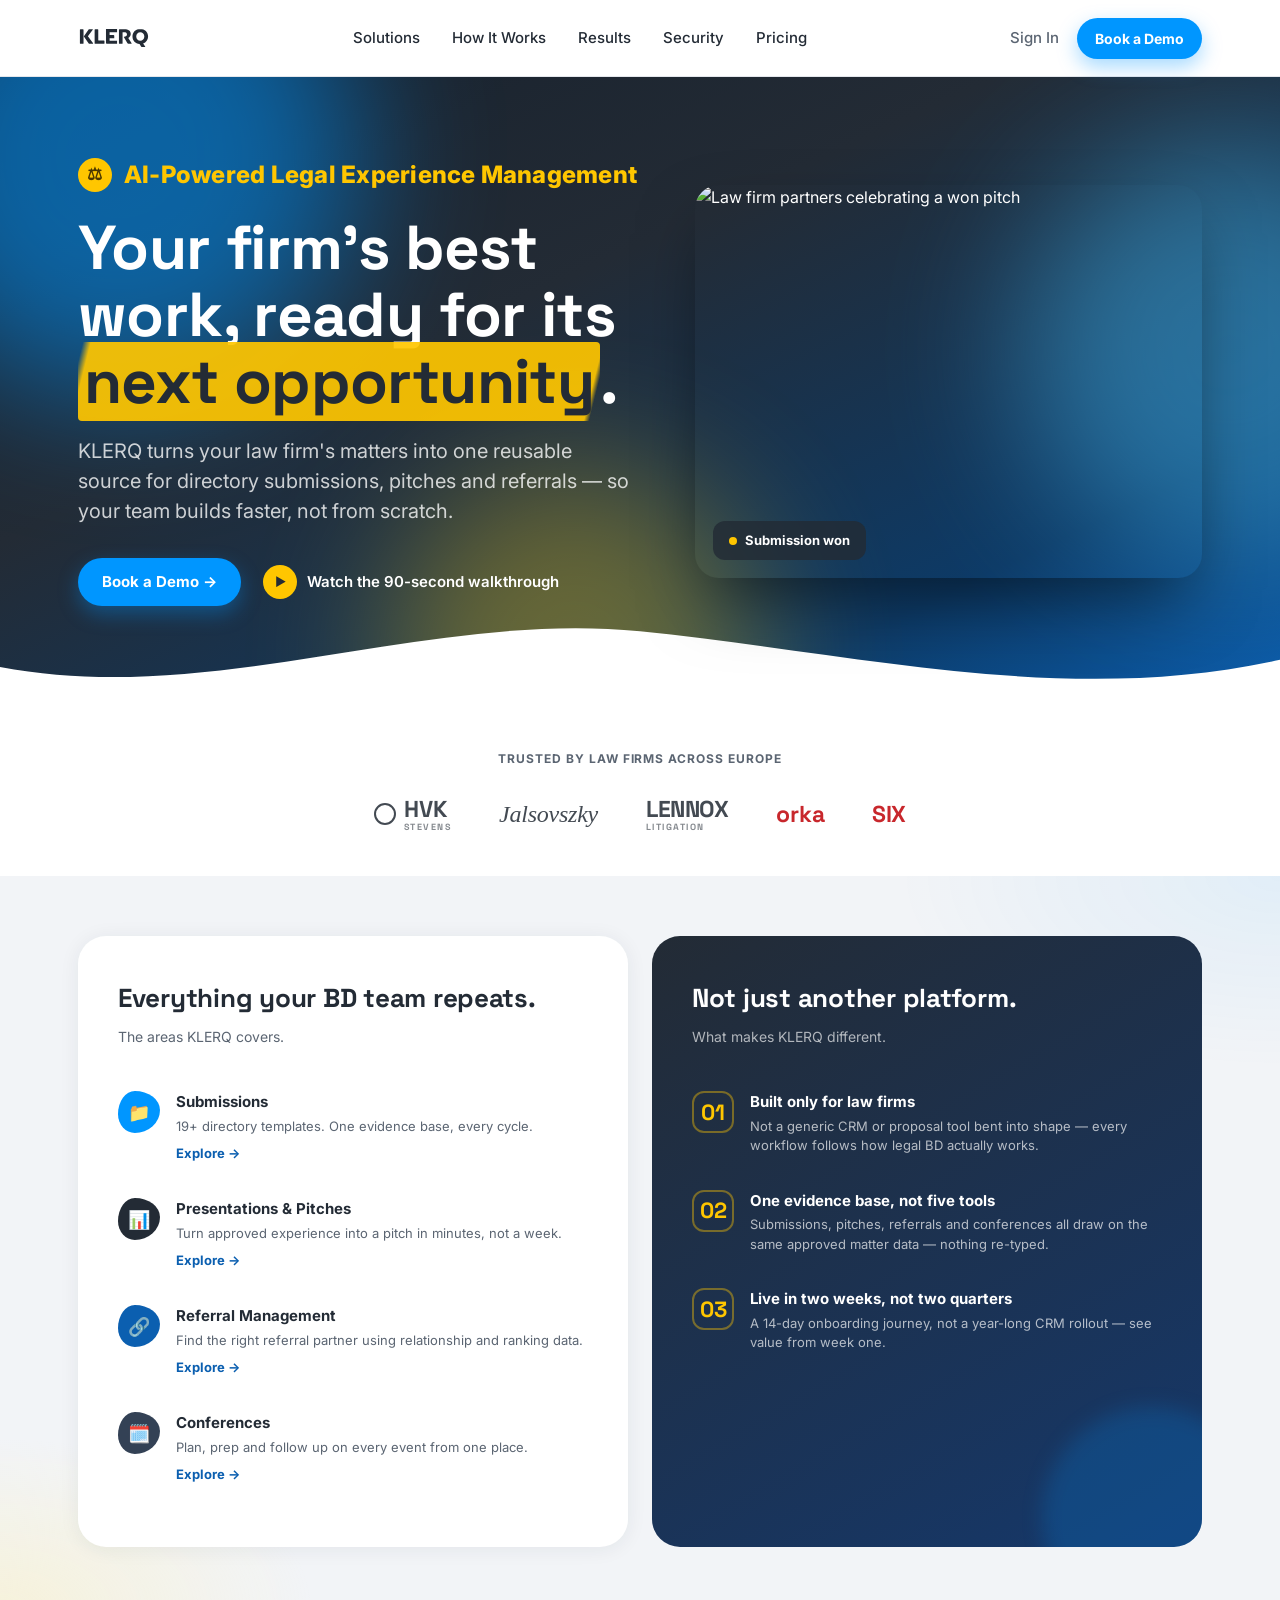
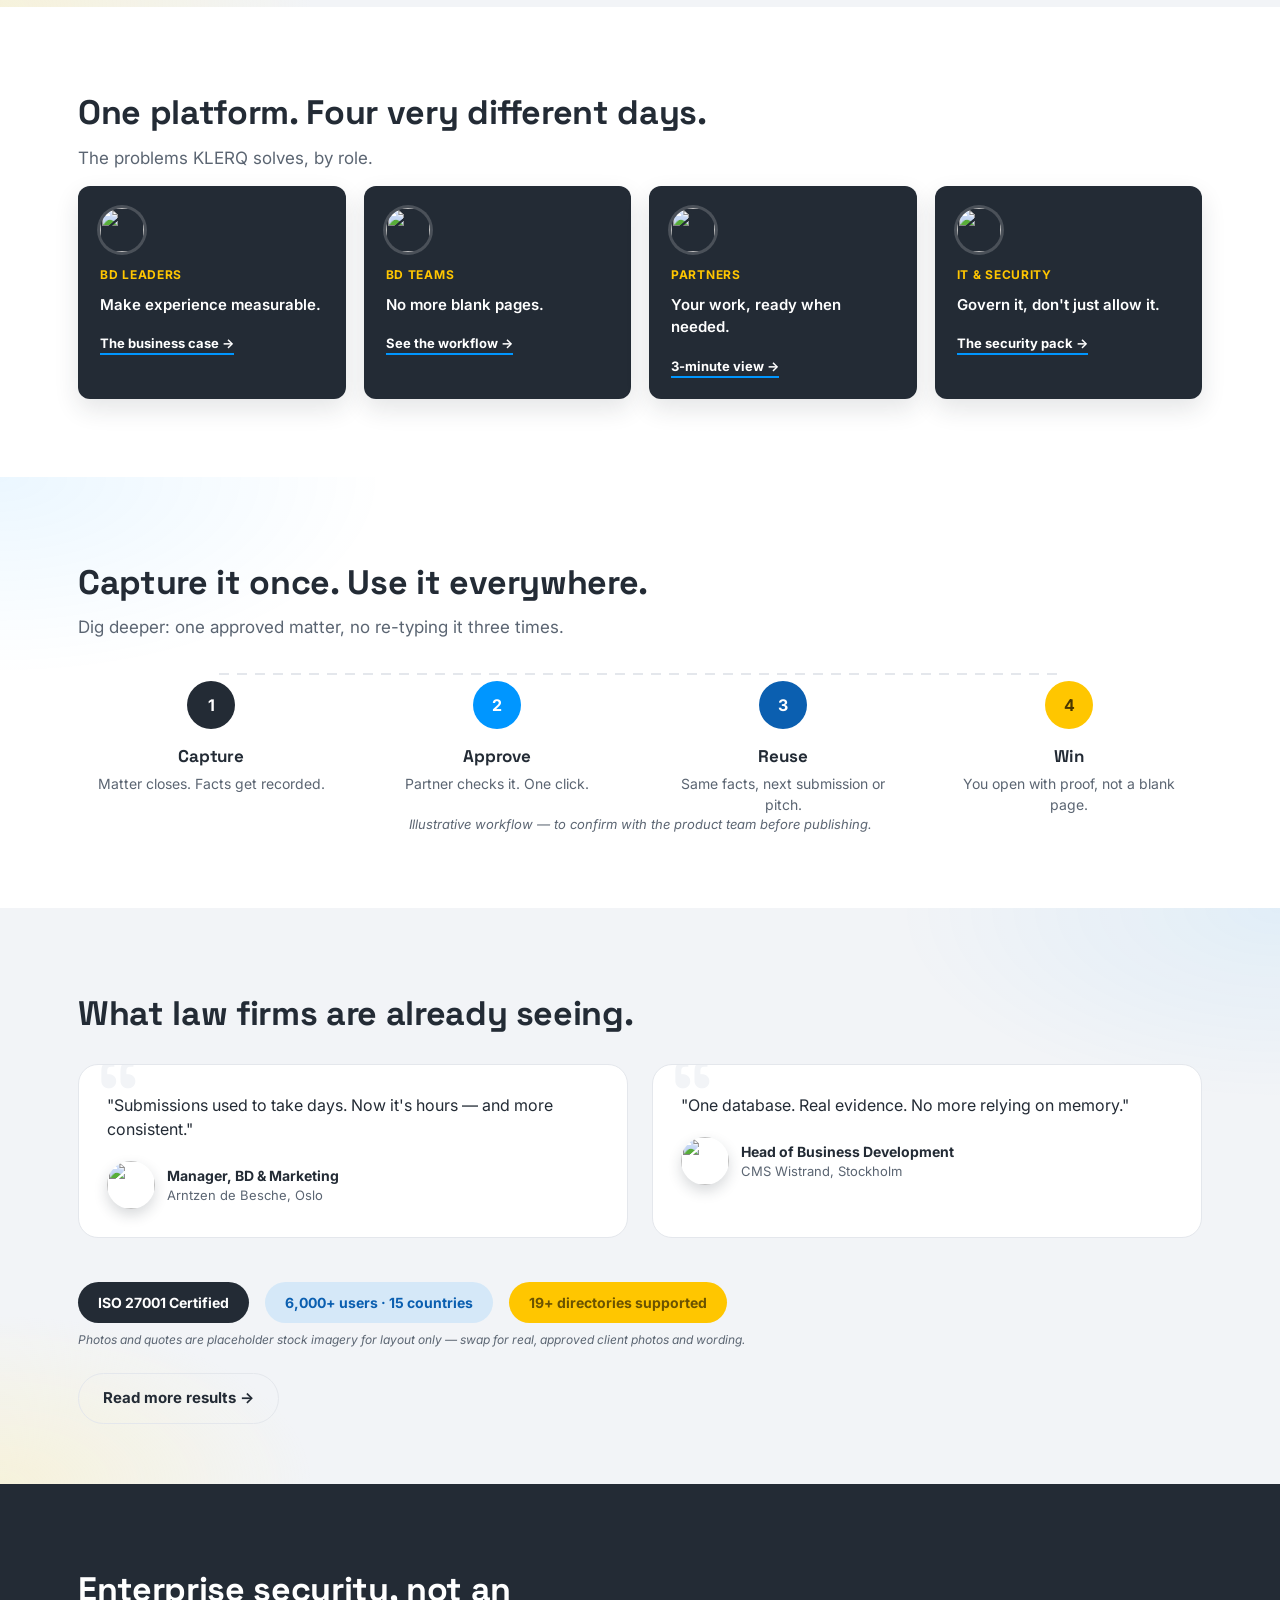
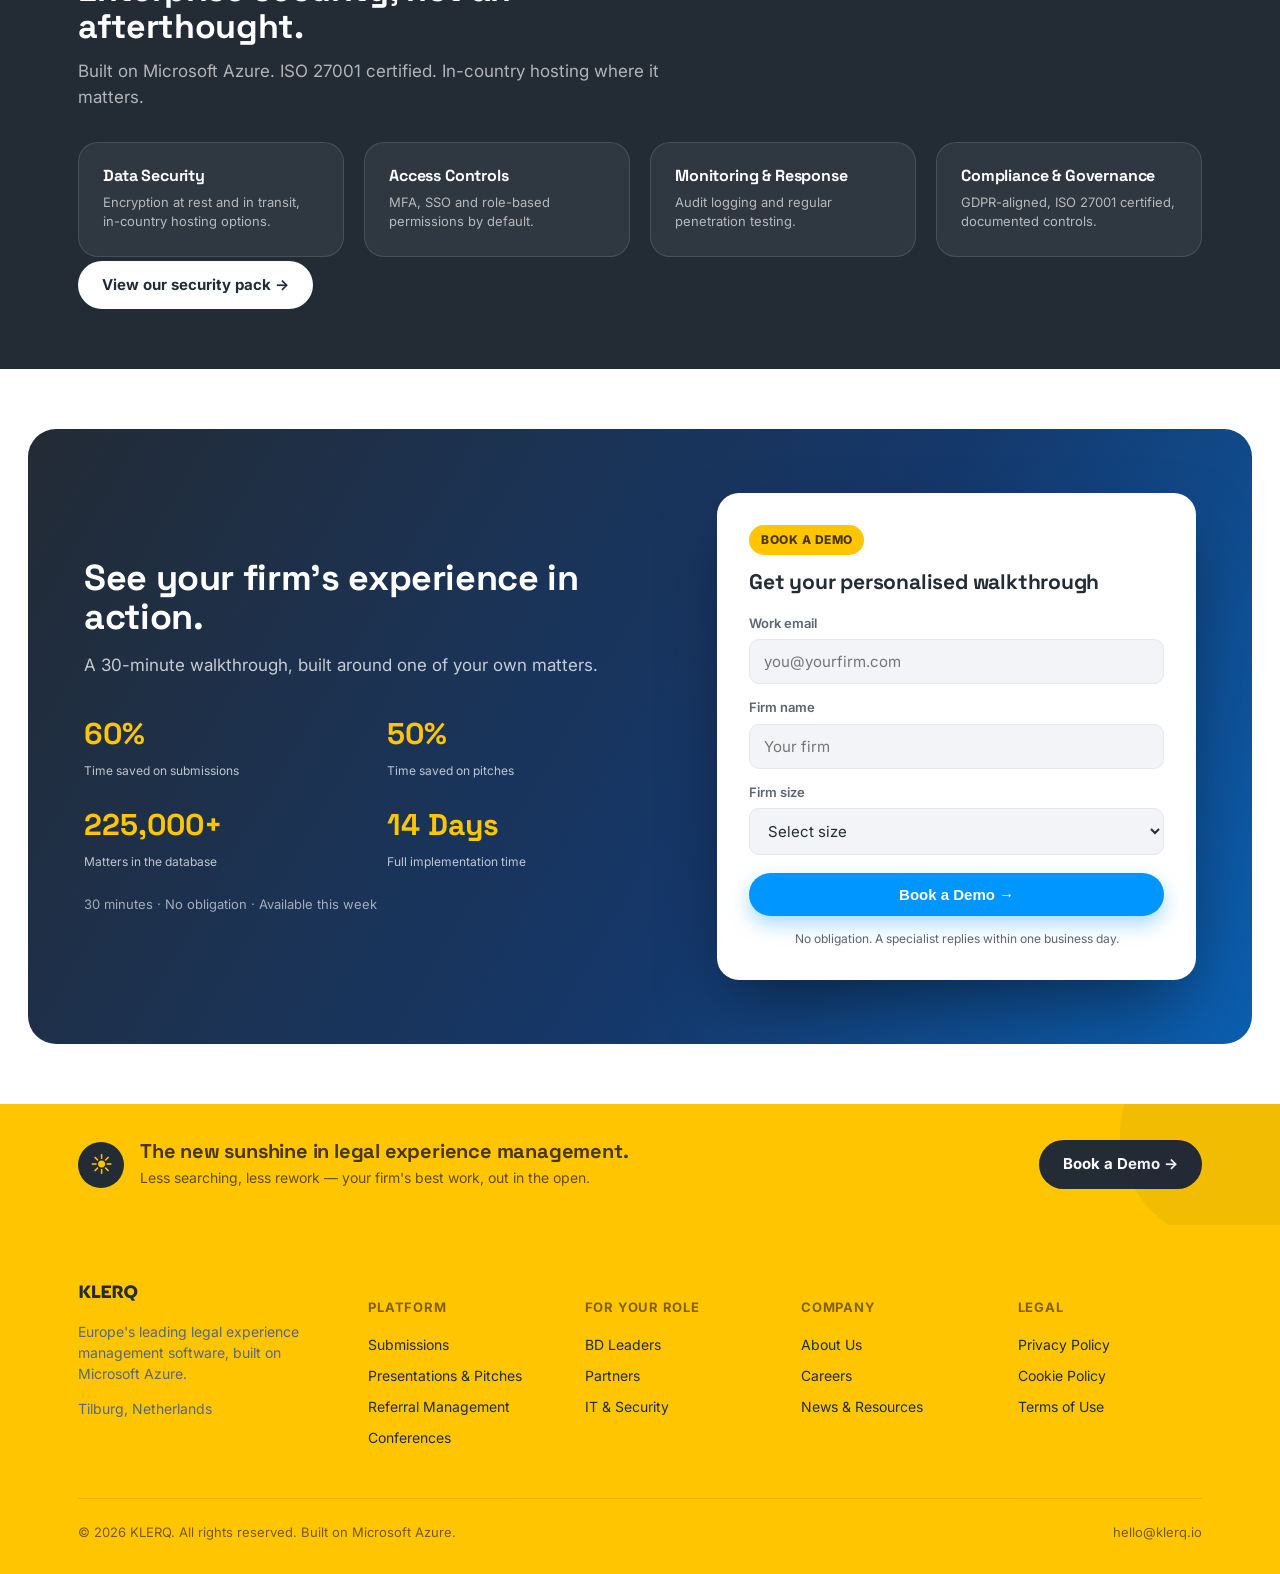
==== index.html @ da56d5e1 "Initial commit: KLERQ website redesign Static HTML/CSS site with hero, solutions, security, pricing " ====
<!doctype html>
<html lang="en">
<head>
<meta charset="UTF-8" />
<meta name="viewport" content="width=device-width, initial-scale=1.0" />
<title>KLERQ | Your firm's experience, ready for its next opportunity</title>
<link rel="stylesheet" href="styles.css" />
</head>
<body>

<header class="site-header">
  <div class="wrap">
    <a href="index.html" class="logo"><img src="assets/klerq-logo.svg" alt="KLERQ" /></a>
    <nav class="nav">
      <a class="navlink" href="solutions.html">Solutions</a>
      <a class="navlink" href="how-it-works.html">How It Works</a>
      <a class="navlink" href="results.html">Results</a>
      <a class="navlink" href="security.html">Security</a>
      <a class="navlink" href="pricing.html">Pricing</a>
    </nav>
    <div class="header-actions">
      <a class="signin" href="#">Sign In</a>
      <a class="btn btn-primary btn-sm" href="book-a-demo.html">Book a Demo</a>
      <button class="nav-toggle" aria-label="Open menu" aria-expanded="false"><span></span><span></span><span></span></button>
    </div>
  </div>
</header>
<div class="mobile-nav">
  <div class="wrap">
    <a href="solutions.html">Solutions</a>
    <a href="how-it-works.html">How It Works</a>
    <a href="results.html">Results</a>
    <a href="security.html">Security</a>
    <a href="pricing.html">Pricing</a>
    <a href="#">Sign In</a>
    <a href="book-a-demo.html" class="mobile-cta">Book a Demo →</a>
  </div>
</div>

<section class="hero">
  <div class="hero-blob hero-blob-1"></div>
  <div class="hero-blob hero-blob-2"></div>
  <div class="hero-blob hero-blob-3"></div>
  <div class="wrap hero-grid">
    <div>
      <div class="hero-badge"><span class="badge-ico">⚖</span>AI-Powered Legal Experience Management</div>
      <h1>Your firm's best work, ready for its <span class="hl">next opportunity</span>.</h1>
      <p class="sub">KLERQ turns your law firm's matters into one reusable source for directory submissions, pitches and referrals — so your team builds faster, not from scratch.</p>
      <div class="hero-ctas">
        <a class="btn btn-primary" href="book-a-demo.html">Book a Demo →</a>
        <a class="watch-link" href="#how"><span class="play">▶</span> Watch the 90-second walkthrough</a>
      </div>
    </div>
    <div class="hero-photo">
      <img src="https://images.unsplash.com/photo-1600880292203-757bb62b4baf?w=800&h=620&fit=crop&q=80" alt="Law firm partners celebrating a won pitch" />
      <div class="photo-badge"><span class="dot-y"></span>Submission won</div>
    </div>
  </div>
  <div class="hero-wave">
    <svg viewBox="0 0 1440 110" preserveAspectRatio="none" xmlns="http://www.w3.org/2000/svg">
      <path d="M0,64 C240,110 480,0 720,24 C960,48 1200,110 1440,56 L1440,110 L0,110 Z" fill="#ffffff"></path>
    </svg>
  </div>
</section>

<section class="logo-strip">
  <div class="wrap">
    <div class="strip-label">Trusted by law firms across Europe</div>
    <div class="strip-row">
      <div class="mark"><span class="ring"></span><span class="txt">HVK<span class="sub">STEVENS</span></span></div>
      <div class="mark serif">Jalsovszky</div>
      <div class="mark condensed"><span class="txt">LENNOX<span class="sub">LITIGATION</span></span></div>
      <div class="mark accent-red lower">orka</div>
      <div class="mark accent-red condensed">SIX</div>
    </div>
  </div>
</section>

<section class="section-grey">
  <div class="wrap">
    <div class="split-grid">
      <div class="split-panel light">
        <h3>Everything your BD team repeats.</h3>
        <p class="split-sub">The areas KLERQ covers.</p>
        <div class="compact-list">
          <div class="compact-item">
            <div class="ico-sm" style="background:var(--blue)">📁</div>
            <div class="body"><strong>Submissions</strong><span>19+ directory templates. One evidence base, every cycle.</span><a class="explore" href="solutions-submissions.html">Explore →</a></div>
          </div>
          <div class="compact-item">
            <div class="ico-sm" style="background:var(--navy)">📊</div>
            <div class="body"><strong>Presentations &amp; Pitches</strong><span>Turn approved experience into a pitch in minutes, not a week.</span><a class="explore" href="solutions-presentations.html">Explore →</a></div>
          </div>
          <div class="compact-item">
            <div class="ico-sm" style="background:#0B5FB0">🔗</div>
            <div class="body"><strong>Referral Management</strong><span>Find the right referral partner using relationship and ranking data.</span><a class="explore" href="solutions-referrals.html">Explore →</a></div>
          </div>
          <div class="compact-item">
            <div class="ico-sm" style="background:#334155">🗓️</div>
            <div class="body"><strong>Conferences</strong><span>Plan, prep and follow up on every event from one place.</span><a class="explore" href="solutions-conferences.html">Explore →</a></div>
          </div>
        </div>
      </div>
      <div class="split-panel dark">
        <h3>Not just another platform.</h3>
        <p class="split-sub">What makes KLERQ different.</p>
        <div class="compact-list">
          <div class="compact-item">
            <div class="ico-sm">01</div>
            <div class="body"><strong>Built only for law firms</strong><span>Not a generic CRM or proposal tool bent into shape — every workflow follows how legal BD actually works.</span></div>
          </div>
          <div class="compact-item">
            <div class="ico-sm">02</div>
            <div class="body"><strong>One evidence base, not five tools</strong><span>Submissions, pitches, referrals and conferences all draw on the same approved matter data — nothing re-typed.</span></div>
          </div>
          <div class="compact-item">
            <div class="ico-sm">03</div>
            <div class="body"><strong>Live in two weeks, not two quarters</strong><span>A 14-day onboarding journey, not a year-long CRM rollout — see value from week one.</span></div>
          </div>
        </div>
      </div>
    </div>
  </div>
</section>

<section>
  <div class="wrap">
    <div class="section-head">
      <h2>One platform. Four very different days.</h2>
      <p>The problems KLERQ solves, by role.</p>
    </div>
    <div class="role-grid">
      <div class="role-card">
        <img class="role-photo" src="https://images.unsplash.com/photo-1573496359142-b8d87734a5a2?w=120&h=120&fit=crop&q=80" alt="" />
        <div class="tag">BD Leaders</div>
        <p>Make experience measurable.</p>
        <a href="for-bd-leaders.html">The business case →</a>
      </div>
      <div class="role-card">
        <img class="role-photo" src="https://images.unsplash.com/photo-1544725176-7c40e5a71c5e?w=120&h=120&fit=crop&q=80" alt="" />
        <div class="tag">BD Teams</div>
        <p>No more blank pages.</p>
        <a href="how-it-works.html">See the workflow →</a>
      </div>
      <div class="role-card">
        <img class="role-photo" src="https://images.unsplash.com/photo-1560250097-0b93528c311a?w=120&h=120&fit=crop&q=80" alt="" />
        <div class="tag">Partners</div>
        <p>Your work, ready when needed.</p>
        <a href="for-partners.html">3-minute view →</a>
      </div>
      <div class="role-card">
        <img class="role-photo" src="https://images.unsplash.com/photo-1506794778202-cad84cf45f1d?w=120&h=120&fit=crop&q=80" alt="" />
        <div class="tag">IT &amp; Security</div>
        <p>Govern it, don't just allow it.</p>
        <a href="security.html">The security pack →</a>
      </div>
    </div>
  </div>
</section>

<section id="how" class="section-tint">
  <div class="wrap">
    <div class="section-head">
      <h2>Capture it once. Use it everywhere.</h2>
      <p>Dig deeper: one approved matter, no re-typing it three times.</p>
    </div>
    <div class="flow-row">
      <div class="flow-step">
        <div class="num">1</div>
        <h3>Capture</h3>
        <p>Matter closes. Facts get recorded.</p>
      </div>
      <div class="flow-step">
        <div class="num">2</div>
        <h3>Approve</h3>
        <p>Partner checks it. One click.</p>
      </div>
      <div class="flow-step">
        <div class="num">3</div>
        <h3>Reuse</h3>
        <p>Same facts, next submission or pitch.</p>
      </div>
      <div class="flow-step">
        <div class="num">4</div>
        <h3>Win</h3>
        <p>You open with proof, not a blank page.</p>
      </div>
    </div>
    <p class="flow-note">Illustrative workflow — to confirm with the product team before publishing.</p>
  </div>
</section>

<section id="results" class="section-grey">
  <div class="wrap">
    <div class="section-head">
      <h2>What law firms are already seeing.</h2>
    </div>
    <div class="results-grid">
      <div class="quote-card">
        <p class="q">"Submissions used to take days. Now it's hours — and more consistent."</p>
        <div class="quote-who">
          <img class="avatar" src="https://images.unsplash.com/photo-1573497019940-1c28c88b4f3e?w=120&h=120&fit=crop&q=80" alt="" />
          <div><div class="who-name">Manager, BD &amp; Marketing</div><div class="who-role">Arntzen de Besche, Oslo</div></div>
        </div>
      </div>
      <div class="quote-card">
        <p class="q">"One database. Real evidence. No more relying on memory."</p>
        <div class="quote-who">
          <img class="avatar" src="https://images.unsplash.com/photo-1500648767791-00dcc994a43e?w=120&h=120&fit=crop&q=80" alt="" />
          <div><div class="who-name">Head of Business Development</div><div class="who-role">CMS Wistrand, Stockholm</div></div>
        </div>
      </div>
    </div>
    <div class="stat-chips">
      <div class="stat-chip chip-navy">ISO 27001 Certified</div>
      <div class="stat-chip chip-blue">6,000+ users · 15 countries</div>
      <div class="stat-chip chip-yellow">19+ directories supported</div>
    </div>
    <p style="margin-top:36px;font-size:12px;color:var(--text-soft);font-style:italic">Photos and quotes are placeholder stock imagery for layout only — swap for real, approved client photos and wording.</p>
    <div style="margin-top:24px"><a class="btn btn-ghost" href="results.html">Read more results →</a></div>
  </div>
</section>

<section id="security" class="security-band">
  <div class="wrap">
    <div class="section-head">
      <h2>Enterprise security, not an afterthought.</h2>
      <p>Built on Microsoft Azure. ISO 27001 certified. In-country hosting where it matters.</p>
    </div>
    <div class="sec-grid">
      <div class="sec-card"><h3>Data Security</h3><p>Encryption at rest and in transit, in-country hosting options.</p></div>
      <div class="sec-card"><h3>Access Controls</h3><p>MFA, SSO and role-based permissions by default.</p></div>
      <div class="sec-card"><h3>Monitoring &amp; Response</h3><p>Audit logging and regular penetration testing.</p></div>
      <div class="sec-card"><h3>Compliance &amp; Governance</h3><p>GDPR-aligned, ISO 27001 certified, documented controls.</p></div>
    </div>
    <div style="margin-top:32px">
      <a class="btn btn-on-dark" href="security.html">View our security pack →</a>
    </div>
  </div>
</section>

<section id="demo">
  <div class="final-cta final-cta-split">
    <div class="final-cta-copy">
      <h2>See your firm's experience in action.</h2>
      <p>A 30-minute walkthrough, built around one of your own matters.</p>
      <div class="stat-band-grid cta-stats">
        <div><div class="big-stat-num">60%</div><div class="big-stat-label">Time saved on submissions</div></div>
        <div><div class="big-stat-num">50%</div><div class="big-stat-label">Time saved on pitches</div></div>
        <div><div class="big-stat-num">225,000+</div><div class="big-stat-label">Matters in the database</div></div>
        <div><div class="big-stat-num">14 Days</div><div class="big-stat-label">Full implementation time</div></div>
      </div>
      <div class="micro">30 minutes · No obligation · Available this week</div>
    </div>
    <form class="demo-form" onsubmit="return false">
      <span class="demo-form-badge">Book a Demo</span>
      <h3>Get your personalised walkthrough</h3>
      <label>Work email<input type="email" placeholder="you@yourfirm.com" required /></label>
      <label>Firm name<input type="text" placeholder="Your firm" required /></label>
      <label>Firm size
        <select required>
          <option value="" disabled selected>Select size</option>
          <option>1–20 lawyers</option>
          <option>21–100 lawyers</option>
          <option>101–500 lawyers</option>
          <option>500+ lawyers</option>
        </select>
      </label>
      <button class="btn btn-primary demo-form-submit" type="submit">Book a Demo →</button>
      <div class="demo-form-note">No obligation. A specialist replies within one business day.</div>
    </form>
  </div>
</section>

<div class="sunshine-band">
  <div class="wrap">
    <div class="sun-copy">
      <div class="sun-ico">☀</div>
      <div>
        <h3>The new sunshine in legal experience management.</h3>
        <p>Less searching, less rework — your firm's best work, out in the open.</p>
      </div>
    </div>
    <a class="btn btn-navy" href="book-a-demo.html">Book a Demo →</a>
  </div>
</div>
<footer>
  <div class="wrap">
    <div class="footer-grid">
      <div>
        <img src="assets/klerq-logo.svg" alt="KLERQ" style="height:24px;margin-bottom:16px" />
        <p style="color:var(--text-soft)">Europe's leading legal experience management software, built on Microsoft Azure.</p>
        <p style="color:var(--text-soft)">Tilburg, Netherlands</p>
      </div>
      <div>
        <h4>Platform</h4>
        <a href="solutions-submissions.html">Submissions</a>
        <a href="solutions-presentations.html">Presentations &amp; Pitches</a>
        <a href="solutions-referrals.html">Referral Management</a>
        <a href="solutions-conferences.html">Conferences</a>
      </div>
      <div>
        <h4>For your role</h4>
        <a href="for-bd-leaders.html">BD Leaders</a>
        <a href="for-partners.html">Partners</a>
        <a href="security.html">IT &amp; Security</a>
      </div>
      <div>
        <h4>Company</h4>
        <a href="#">About Us</a>
        <a href="#">Careers</a>
        <a href="#">News &amp; Resources</a>
      </div>
      <div>
        <h4>Legal</h4>
        <a href="#">Privacy Policy</a>
        <a href="#">Cookie Policy</a>
        <a href="#">Terms of Use</a>
      </div>
    </div>
    <div class="footer-bottom">
      <span>© 2026 KLERQ. All rights reserved. Built on Microsoft Azure.</span>
      <span>hello@klerq.io</span>
    </div>
  </div>
</footer>

<script src="nav.js" defer></script>
<script src="animate.js" defer></script>
</body>
</html>
---- styles.css ----
@import url('https://fonts.googleapis.com/css2?family=Space+Grotesk:wght@500;600;700&family=Inter:wght@400;500;600;700&display=swap');

:root {
  --navy: #232B35;
  --blue: #0096FF;
  --blue-dark: #0B5FB0;
  --yellow: #FFC600;
  --yellow-soft: #FFEEA7;
  --yellow-ink: #4A3700;
  --white: #FFFFFF;
  --grey-bg: #F2F4F7;
  --grey-line: #E4E7EC;
  --text-soft: #5B6572;
  --radius: 20px;
  --radius-sm: 12px;
  --maxw: 1180px;
}

* { box-sizing: border-box; }
html { scroll-behavior: smooth; }
body {
  margin: 0;
  font-family: 'Inter', -apple-system, sans-serif;
  color: var(--navy);
  background: var(--white);
  line-height: 1.5;
}
h1, h2, h3, .display {
  font-family: 'Space Grotesk', sans-serif;
  color: var(--navy);
  line-height: 1.08;
  letter-spacing: -0.01em;
  margin: 0;
}
a { text-decoration: none; color: inherit; }
img { max-width: 100%; display: block; }
.wrap { max-width: var(--maxw); margin: 0 auto; padding: 0 28px; }
.eyebrow {
  display: inline-flex;
  align-items: center;
  gap: 8px;
  font-size: 13px;
  font-weight: 700;
  letter-spacing: 0.08em;
  text-transform: uppercase;
  color: var(--blue-dark);
  margin-bottom: 14px;
}
.eyebrow::before {
  content: "";
  width: 8px; height: 8px;
  border-radius: 2px;
  background: var(--blue);
  display: inline-block;
}

/* ---------- Header ---------- */
.site-header {
  position: sticky;
  top: 0;
  z-index: 50;
  background: rgba(255,255,255,0.88);
  backdrop-filter: blur(10px);
  border-bottom: 1px solid var(--grey-line);
}
.site-header .wrap {
  display: flex;
  align-items: center;
  justify-content: space-between;
  height: 76px;
}
.logo img { height: 28px; width: auto; }
.nav {
  display: flex;
  align-items: center;
  gap: 4px;
}
.nav a.navlink {
  font-size: 15px;
  font-weight: 500;
  color: var(--navy);
  position: relative;
  padding: 8px 14px;
  border-radius: 999px;
  transition: background .15s ease, color .15s ease;
}
.nav a.navlink:hover { color: var(--blue-dark); background: rgba(0,150,255,0.08); }
.header-actions { display: flex; align-items: center; gap: 18px; }

/* ---------- Mobile nav ---------- */
.nav-toggle {
  display: none;
  flex-direction: column;
  justify-content: center;
  gap: 5px;
  width: 38px; height: 38px;
  border-radius: 10px;
  border: 1px solid var(--grey-line);
  background: var(--white);
  cursor: pointer;
  padding: 0;
}
.nav-toggle span {
  display: block;
  width: 18px; height: 2px;
  margin: 0 auto;
  background: var(--navy);
  border-radius: 2px;
  transition: transform .2s ease, opacity .2s ease;
}
.nav-toggle.is-open span:nth-child(1) { transform: translateY(7px) rotate(45deg); }
.nav-toggle.is-open span:nth-child(2) { opacity: 0; }
.nav-toggle.is-open span:nth-child(3) { transform: translateY(-7px) rotate(-45deg); }
.mobile-nav {
  display: none;
  max-height: 0;
  overflow: hidden;
  background: var(--white);
  border-bottom: 1px solid var(--grey-line);
  transition: max-height .25s ease;
}
.mobile-nav.is-open { max-height: 420px; }
.mobile-nav .wrap { display: flex; flex-direction: column; padding: 8px 28px 20px; }
.mobile-nav a {
  padding: 13px 0;
  font-size: 16px;
  font-weight: 600;
  color: var(--navy);
  border-bottom: 1px solid var(--grey-line);
}
.mobile-nav a.mobile-cta { color: var(--blue-dark); }
.header-actions .signin { font-size: 15px; font-weight: 500; color: var(--text-soft); }

/* ---------- Buttons ---------- */
.btn {
  display: inline-flex;
  align-items: center;
  gap: 8px;
  font-weight: 700;
  font-size: 15px;
  padding: 13px 24px;
  border-radius: 999px;
  border: none;
  cursor: pointer;
  transition: transform .15s ease, box-shadow .15s ease;
  white-space: nowrap;
}
.btn-primary {
  background: var(--blue);
  color: var(--white);
  box-shadow: 0 8px 20px rgba(0,150,255,0.35);
}
.btn-primary:hover { transform: translateY(-2px); box-shadow: 0 12px 26px rgba(0,150,255,0.45); }
.btn-ghost {
  background: transparent;
  color: var(--navy);
  border: 1.5px solid var(--grey-line);
}
.btn-ghost:hover { border-color: var(--navy); }
.btn-on-dark { background: var(--white); color: var(--navy); }
.btn-sm { padding: 10px 18px; font-size: 14px; }

/* ---------- Hero ---------- */
.hero {
  position: relative;
  overflow: hidden;
  padding: 80px 0 100px;
  background: linear-gradient(155deg, #16202c 0%, var(--navy) 38%, #0d3a66 78%, var(--blue-dark) 100%);
  color: var(--white);
  isolation: isolate;
}
.hero-blob {
  position: absolute;
  border-radius: 50%;
  filter: blur(70px);
  opacity: 0.55;
  z-index: -1;
  animation: blobDrift 16s ease-in-out infinite alternate;
}
.hero-blob-1 { width: 480px; height: 480px; background: var(--blue); top: -160px; left: -120px; animation-duration: 18s; }
.hero-blob-2 { width: 380px; height: 380px; background: var(--yellow); bottom: -140px; left: 30%; opacity: 0.35; animation-duration: 22s; animation-delay: -4s; }
.hero-blob-3 { width: 420px; height: 420px; background: #4ac6ff; top: 10%; right: -160px; opacity: 0.4; animation-duration: 20s; animation-delay: -9s; }
@keyframes blobDrift {
  0% { transform: translate(0, 0) scale(1); }
  50% { transform: translate(40px, -30px) scale(1.12); }
  100% { transform: translate(-30px, 25px) scale(0.95); }
}
.hero-wave { position: absolute; left: 0; right: 0; bottom: -1px; line-height: 0; z-index: 1; }
.hero-wave svg { width: 100%; height: auto; display: block; }
.hero-grid {
  display: grid;
  grid-template-columns: 1.05fr 0.95fr;
  gap: 56px;
  align-items: center;
  position: relative;
  z-index: 2;
}
.hero-badge {
  display: inline-flex;
  align-items: center;
  gap: 12px;
  color: var(--yellow);
  font-size: 24px;
  font-weight: 800;
  letter-spacing: 0.01em;
  margin-bottom: 28px;
}
.hero-badge .badge-ico {
  width: 34px; height: 34px;
  border-radius: 50%;
  background: var(--yellow);
  color: var(--yellow-ink);
  display: inline-flex; align-items: center; justify-content: center;
  font-size: 17px;
  flex: none;
}
.hero-grid .hero-badge { margin-bottom: 22px; }
.hero h1 {
  font-size: 62px;
  font-weight: 700;
  color: var(--white);
}
.hero h1 .hl {
  background: linear-gradient(104deg, rgba(255,198,0,0) 0.9%, rgba(255,198,0,.92) 2.4%, rgba(255,198,0,.92) 97%, rgba(255,198,0,0) 98%);
  color: var(--navy);
  padding: 0 6px;
  border-radius: 4px;
  box-decoration-break: clone;
  -webkit-box-decoration-break: clone;
}
.hero .sub {
  font-size: 20px;
  color: rgba(255,255,255,0.78);
  max-width: 560px;
  margin-top: 20px;
}
.hero-ctas { display: flex; align-items: center; gap: 22px; margin-top: 32px; flex-wrap: wrap; }
.watch-link { display: inline-flex; align-items: center; gap: 10px; font-weight: 600; font-size: 15px; color: var(--white); }
.watch-link .play {
  width: 34px; height: 34px; border-radius: 50%;
  background: var(--yellow); color: var(--navy);
  display: inline-flex; align-items: center; justify-content: center;
  font-size: 12px;
}
@keyframes heroRise { from { opacity: 0; transform: translateY(18px); } to { opacity: 1; transform: translateY(0); } }
@keyframes heroFadeIn { from { opacity: 0; } to { opacity: 1; } }
.hero-badge, .hero h1, .hero .sub, .hero-ctas { animation: heroRise .7s ease both; }
.hero-badge { animation-delay: .05s; }
.hero h1 { animation-delay: .15s; }
.hero .sub { animation-delay: .28s; }
.hero-ctas { animation-delay: .4s; }
.hero-grid .hero-photo { animation: floatSlow3 6.5s ease-in-out infinite, heroFadeIn .8s ease .25s both; }
@media (prefers-reduced-motion: reduce) {
  .hero-badge, .hero h1, .hero .sub, .hero-ctas { animation: none; }
}
@media (prefers-reduced-motion: reduce) {
  .hero-blob { animation: none !important; }
}

/* ---------- Compact client logo strip ---------- */
.logo-strip { padding: 44px 0; }
.logo-strip .strip-label {
  text-align: center;
  font-size: 12px;
  font-weight: 700;
  letter-spacing: 0.08em;
  text-transform: uppercase;
  color: var(--text-soft);
  margin-bottom: 28px;
}
.logo-strip .strip-row {
  display: flex;
  align-items: center;
  justify-content: center;
  flex-wrap: wrap;
  gap: 48px;
  row-gap: 20px;
}
.logo-strip .mark {
  display: inline-flex;
  align-items: center;
  gap: 8px;
  font-family: 'Space Grotesk', sans-serif;
  font-weight: 700;
  font-size: 23px;
  color: var(--navy);
  opacity: 0.85;
  transition: opacity .2s ease, transform .2s ease;
  letter-spacing: -0.01em;
  white-space: nowrap;
}
.logo-strip .mark:hover { opacity: 1; transform: translateY(-2px); }
.logo-strip .mark .ring {
  width: 22px; height: 22px;
  border-radius: 50%;
  border: 2.5px solid currentColor;
  flex-shrink: 0;
}
.logo-strip .mark .txt { display: flex; flex-direction: column; line-height: 1.05; }
.logo-strip .mark .sub { display: block; font-size: 9px; font-weight: 700; letter-spacing: 0.16em; opacity: 0.65; margin-top: 2px; }
.logo-strip .mark.serif { font-family: 'Georgia', 'Times New Roman', serif; font-weight: 400; font-style: italic; font-size: 24px; }
.logo-strip .mark.condensed { font-stretch: condensed; letter-spacing: -0.02em; }
.logo-strip .mark.accent-red { color: #C8272C; opacity: 1; }
.logo-strip .mark.lower { text-transform: lowercase; font-weight: 800; }

/* ---------- Generic section ---------- */
section { padding: 60px 0; }
.section-head { max-width: 640px; margin-bottom: 32px; }
.section-head h2 { font-size: 34px; font-weight: 700; }
.section-head p { color: var(--text-soft); font-size: 17px; margin-top: 14px; }
.section-grey {
  background:
    radial-gradient(640px 320px at 100% 0%, rgba(0,150,255,0.07), transparent 60%),
    radial-gradient(520px 280px at 0% 100%, rgba(255,238,167,0.35), transparent 60%),
    var(--grey-bg);
}
.section-tint {
  background:
    radial-gradient(700px 360px at 0% 0%, rgba(0,150,255,0.08), transparent 55%),
    var(--white);
}

/* ---------- Workflow steps (connected timeline, not boxes) ---------- */
.flow-row {
  display: grid;
  grid-template-columns: repeat(4, 1fr);
  gap: 20px;
  position: relative;
  padding-top: 8px;
}
.flow-row::before {
  content: "";
  position: absolute;
  top: 28px;
  left: 12.5%;
  right: 12.5%;
  height: 2px;
  background: repeating-linear-gradient(90deg, var(--grey-line) 0 10px, transparent 10px 18px);
  z-index: 0;
}
.flow-step {
  background: transparent;
  border: none;
  padding: 0 14px;
  position: relative;
  text-align: center;
  z-index: 1;
}
.flow-step .num {
  width: 48px; height: 48px;
  border-radius: 50%;
  background: var(--navy);
  color: var(--white);
  display: flex; align-items: center; justify-content: center;
  font-weight: 700; font-size: 16px;
  margin: 0 auto 18px;
  box-shadow: 0 0 0 6px var(--white);
  transition: transform .2s ease, background .2s ease;
}
.flow-step:nth-child(2) .num { background: var(--blue); }
.flow-step:nth-child(3) .num { background: var(--blue-dark); }
.flow-step:nth-child(4) .num { background: var(--yellow); color: var(--yellow-ink); }
.flow-step:hover .num { transform: scale(1.1) rotate(-6deg); }
.flow-step h3 { font-size: 17px; margin-bottom: 8px; }
.flow-step p { font-size: 14px; color: var(--text-soft); margin: 0; }
.flow-note { font-size: 13px; color: var(--text-soft); margin-top: 28px; font-style: italic; text-align: center; }
@media (max-width: 900px) {
  .flow-row::before { display: none; }
}

/* ---------- Pillars ---------- */
.pillars {
  display: grid;
  grid-template-columns: repeat(4, 1fr);
  gap: 20px;
}
.pillars.pillars-3 { grid-template-columns: repeat(3, 1fr); }
.pillar-card {
  border-radius: var(--radius);
  padding: 30px 24px;
  background: var(--white);
  border: none;
  box-shadow: 0 2px 16px rgba(35,43,53,0.06);
  transition: transform .25s ease, box-shadow .25s ease;
}
.pillar-card:nth-child(odd) { transform: translateY(-10px); }
.pillar-card:hover { transform: translateY(-16px) rotate(-1deg); box-shadow: 0 24px 46px rgba(35,43,53,0.14); }
.pillar-card:nth-child(odd):hover { transform: translateY(-24px) rotate(1deg); }
.pillar-card .ico {
  width: 54px; height: 54px;
  border-radius: 42% 58% 65% 35% / 55% 45% 55% 45%;
  display: flex; align-items: center; justify-content: center;
  margin-bottom: 18px; font-size: 22px; color: var(--white);
  transition: border-radius .3s ease;
}
.pillar-card:hover .ico { border-radius: 60% 40% 35% 65% / 45% 55% 45% 55%; }
.pillar-card h3 { font-size: 18px; margin-bottom: 8px; }
.pillar-card p { font-size: 14px; color: var(--text-soft); margin-bottom: 16px; }
.pillar-card .explore { font-weight: 700; font-size: 14px; color: var(--blue-dark); }
.sub-features { list-style: none; margin: 0 0 16px; padding: 0; }
.sub-features li { font-size: 13px; color: var(--text-soft); padding-left: 18px; position: relative; margin-bottom: 6px; }
.sub-features li::before { content: "✓"; position: absolute; left: 0; color: var(--blue-dark); font-weight: 700; font-size: 12px; }

/* ---------- Differentiators ("not just another platform") ---------- */
.diff-card { text-align: left; }
.diff-card .diff-num {
  width: 40px; height: 40px;
  border-radius: 12px;
  background: var(--navy);
  color: var(--yellow);
  display: flex; align-items: center; justify-content: center;
  font-weight: 700; font-size: 17px;
  margin-bottom: 16px;
  font-family: 'Space Grotesk', sans-serif;
}
.diff-card h3 { font-size: 18px; margin-bottom: 8px; }
.diff-card p { font-size: 14px; color: var(--text-soft); margin: 0; }

/* ---------- Split section: two bold colour panels, not a plain list ---------- */
.split-grid {
  display: grid;
  grid-template-columns: 1fr 1fr;
  gap: 24px;
  align-items: stretch;
}
.split-panel {
  border-radius: 28px;
  padding: 48px 40px;
  position: relative;
  overflow: hidden;
}
.split-panel.light {
  background: var(--white);
  box-shadow: 0 2px 20px rgba(35,43,53,0.07);
}
.split-panel.dark {
  background: linear-gradient(150deg, var(--navy) 0%, #15386b 100%);
  color: var(--white);
}
.split-panel.dark::after {
  content: "";
  position: absolute;
  right: -60px; bottom: -80px;
  width: 220px; height: 220px;
  border-radius: 50%;
  background: rgba(0,150,255,0.18);
  filter: blur(10px);
}
.split-panel h3 {
  font-size: 26px;
  font-weight: 700;
  margin-bottom: 6px;
  position: relative;
  z-index: 1;
}
.split-panel.dark h3 { color: var(--white); }
.split-panel .split-sub {
  font-size: 14px;
  color: var(--text-soft);
  margin-bottom: 30px;
  position: relative;
  z-index: 1;
}
.split-panel.dark .split-sub { color: rgba(255,255,255,0.65); }

.compact-list { display: flex; flex-direction: column; gap: 6px; position: relative; z-index: 1; }
.compact-item {
  display: flex;
  align-items: flex-start;
  gap: 16px;
  padding: 14px;
  border-radius: 16px;
  margin: 0 -14px;
  transition: background .2s ease, transform .2s ease;
}
.light .compact-item:hover { background: var(--grey-bg); transform: translateX(4px); }
.dark .compact-item:hover { background: rgba(255,255,255,0.08); transform: translateX(4px); }
.ico-sm {
  width: 42px; height: 42px;
  border-radius: 40% 60% 60% 40% / 55% 45% 55% 45%;
  display: flex; align-items: center; justify-content: center;
  color: var(--white);
  font-size: 18px;
  font-weight: 700;
  flex-shrink: 0;
  font-family: 'Space Grotesk', sans-serif;
  transition: border-radius .3s ease;
}
.compact-item:hover .ico-sm { border-radius: 60% 40% 35% 65% / 45% 55% 45% 55%; }
.dark .ico-sm {
  background: transparent !important;
  color: var(--yellow);
  font-size: 22px;
  border: 2px solid rgba(255,198,0,0.4);
  border-radius: 12px !important;
}
.compact-item .body strong { display: block; font-size: 15px; color: var(--navy); margin-bottom: 3px; }
.dark .compact-item .body strong { color: var(--white); }
.compact-item .body span { display: block; font-size: 13px; color: var(--text-soft); line-height: 1.5; }
.dark .compact-item .body span { color: rgba(255,255,255,0.68); }
.compact-item .body a.explore { font-size: 13px; font-weight: 700; color: var(--blue-dark); margin-top: 8px; display: inline-block; }
@media (max-width: 900px) {
  .split-grid { grid-template-columns: 1fr; gap: 24px; }
  .split-panel { padding: 36px 26px; }
}

/* ---------- Big stat band ---------- */
.stat-band {
  background: var(--navy);
  color: var(--white);
}
.stat-band-grid {
  display: grid;
  grid-template-columns: repeat(5, 1fr);
  gap: 24px;
  text-align: center;
}
.stat-band-grid .big-stat-num {
  font-family: 'Space Grotesk', sans-serif;
  font-size: 34px;
  font-weight: 700;
  color: var(--yellow);
  white-space: nowrap;
}
.stat-band-grid .big-stat-label {
  font-size: 14px;
  color: rgba(255,255,255,0.72);
  margin-top: 6px;
}

/* ---------- Role band ---------- */
.role-grid {
  display: grid;
  grid-template-columns: repeat(4, 1fr);
  gap: 18px;
  padding: 10px 0 18px;
}
.role-card {
  border-radius: var(--radius-sm);
  padding: 22px;
  background: var(--navy);
  color: var(--white);
  transition: transform .2s ease, box-shadow .2s ease;
  box-shadow: 0 10px 24px rgba(35,43,53,0.12);
}
.role-card:nth-child(1) { transform: rotate(-2deg); }
.role-card:nth-child(2) { transform: rotate(1.5deg); }
.role-card:nth-child(3) { transform: rotate(-1.5deg); }
.role-card:nth-child(4) { transform: rotate(2deg); }
.role-card:hover { transform: rotate(0deg) translateY(-6px) scale(1.03); box-shadow: 0 20px 36px rgba(35,43,53,0.22); z-index: 2; }
.role-card .tag { font-size: 12px; font-weight: 700; text-transform: uppercase; letter-spacing: 0.06em; color: var(--yellow); margin-bottom: 10px; }
.role-card p { font-size: 15px; font-weight: 600; margin: 0 0 14px; }
.role-card a { font-size: 13px; font-weight: 700; color: var(--white); border-bottom: 2px solid var(--blue); padding-bottom: 2px; }

/* ---------- Results ---------- */
.results-grid {
  display: grid;
  grid-template-columns: 1fr 1fr;
  gap: 24px;
  margin-bottom: 44px;
}
.quote-card {
  background: var(--white);
  border: 1px solid var(--grey-line);
  border-radius: var(--radius);
  padding: 28px;
  position: relative;
  overflow: hidden;
}
.quote-card::before {
  content: "\201C";
  position: absolute;
  top: -18px; left: 16px;
  font-family: 'Space Grotesk', sans-serif;
  font-size: 110px;
  color: var(--grey-bg);
  z-index: 0;
  line-height: 1;
}
.quote-card p.q { font-size: 16px; margin: 0 0 20px; position: relative; z-index: 1; }
.quote-who { display: flex; align-items: center; gap: 12px; position: relative; z-index: 1; }
.avatar {
  width: 48px; height: 48px;
  border-radius: 50%;
  display: flex; align-items: center; justify-content: center;
  flex-shrink: 0;
  box-shadow: 0 6px 14px rgba(35,43,53,0.18);
  overflow: hidden;
  background-size: cover;
  background-position: center;
}
.avatar svg { width: 24px; height: 24px; }
.avatar-blue { background: linear-gradient(135deg, var(--blue), var(--navy)); }
.avatar-yellow { background: linear-gradient(135deg, #FFD966, var(--blue-dark)); }
.avatar-navy { background: linear-gradient(135deg, #334155, var(--navy)); }
.avatar-lg { width: 64px; height: 64px; }

/* ---------- Stock photography ---------- */
.hero-photo {
  position: relative;
  border-radius: 24px;
  overflow: hidden;
  box-shadow: 0 30px 70px -18px rgba(0,0,0,0.55);
  aspect-ratio: 4 / 3.1;
  animation: floatSlow3 6.5s ease-in-out infinite;
}
@keyframes floatSlow3 {
  0%, 100% { transform: rotate(2deg) translateY(0); }
  50% { transform: rotate(2deg) translateY(-14px); }
}
@media (prefers-reduced-motion: reduce) { .hero-photo, .hero-grid .hero-photo { animation: none; } }
.hero-photo img { width: 100%; height: 100%; object-fit: cover; }
.hero-photo .photo-badge {
  position: absolute;
  left: 18px; bottom: 18px;
  background: rgba(35,43,53,0.82);
  backdrop-filter: blur(6px);
  color: var(--white);
  padding: 10px 16px;
  border-radius: 12px;
  font-size: 13px;
  font-weight: 700;
  display: flex;
  align-items: center;
  gap: 8px;
}
.hero-photo .photo-badge .dot-y { width: 8px; height: 8px; border-radius: 50%; background: var(--yellow); }
.photo-card {
  border-radius: var(--radius);
  overflow: hidden;
  aspect-ratio: 16/10;
}
.photo-card img { width: 100%; height: 100%; object-fit: cover; display: block; }
.role-photo {
  width: 44px; height: 44px;
  border-radius: 50%;
  object-fit: cover;
  margin-bottom: 14px;
  box-shadow: 0 0 0 3px rgba(255,255,255,0.18);
}
.who-name { font-size: 14px; font-weight: 700; color: var(--navy); }
.who-role { font-size: 13px; color: var(--text-soft); }
.stat-chips { display: flex; gap: 16px; flex-wrap: wrap; }
.stat-chip {
  background: var(--grey-bg);
  border-radius: 999px;
  padding: 10px 20px;
  font-size: 14px;
  font-weight: 700;
}
.stat-chip.chip-blue { background: rgba(0,150,255,0.12); color: var(--blue-dark); }
.stat-chip.chip-yellow { background: var(--yellow); color: #6b5300; }
.stat-chip.chip-navy { background: var(--navy); color: var(--white); }

/* ---------- Security band ---------- */
.security-band {
  background: var(--navy);
  color: var(--white);
}
.security-band .section-head p { color: rgba(255,255,255,0.65); }
.security-band .section-head h2 { color: var(--white); }
.security-cta-merge {
  margin-top: 56px;
  padding-top: 48px;
  border-top: 1px solid rgba(255,255,255,0.15);
  text-align: center;
}
.security-cta-merge h2 { color: var(--white); font-size: 32px; margin: 0; }
.security-cta-merge p { color: rgba(255,255,255,0.75); font-size: 16px; margin: 14px 0 0; }
.security-cta-merge .cta-stats { max-width: 720px; margin: 32px auto 30px; padding-bottom: 28px; border-bottom: 1px solid rgba(255,255,255,0.15); }
.security-cta-merge .cta-stats .big-stat-num { font-size: 28px; }
.security-cta-merge .cta-stats .big-stat-label { font-size: 12px; }
.security-cta-merge .micro { margin-top: 16px; font-size: 13px; color: rgba(255,255,255,0.6); }
.sec-grid {
  display: grid;
  grid-template-columns: repeat(4, 1fr);
  gap: 20px;
}
.sec-card {
  background: rgba(255,255,255,0.06);
  border: 1px solid rgba(255,255,255,0.12);
  border-radius: var(--radius);
  padding: 24px;
}
.sec-card h3 { font-size: 16px; color: var(--white); margin-bottom: 8px; }
.sec-card p { font-size: 13px; color: rgba(255,255,255,0.65); margin: 0; }
.sec-card ul { list-style: none; margin: 14px 0 0; padding: 0; }
.sec-card ul li { font-size: 12.5px; color: rgba(255,255,255,0.7); padding-left: 18px; position: relative; margin-bottom: 7px; }
.sec-card ul li::before { content: "✓"; position: absolute; left: 0; color: var(--yellow); font-weight: 700; }
.badge-row { display: flex; gap: 14px; flex-wrap: wrap; }
.compliance-docs { display: flex; gap: 16px; flex-wrap: wrap; margin-top: 24px; }
.compliance-doc {
  display: flex; align-items: center; gap: 12px;
  background: var(--white);
  border-radius: var(--radius-sm);
  padding: 16px 20px;
  box-shadow: 0 10px 24px rgba(35,43,53,0.08);
  font-weight: 700; font-size: 14px; color: var(--navy);
  transition: transform .2s ease, box-shadow .2s ease;
}
.compliance-doc:hover { transform: translateY(-4px); box-shadow: 0 16px 32px rgba(35,43,53,0.14); }
.compliance-doc .doc-ico {
  width: 38px; height: 38px; border-radius: 10px;
  background: var(--grey-bg); color: var(--blue-dark);
  display: flex; align-items: center; justify-content: center; font-size: 16px; flex: none;
}

/* ---------- Final CTA ---------- */
.final-cta {
  background: linear-gradient(120deg, var(--navy) 0%, #15386b 60%, var(--blue-dark) 100%);
  color: var(--white);
  border-radius: 28px;
  padding: 64px 56px;
  margin: 0 28px;
  text-align: center;
  position: relative;
  overflow: hidden;
}
.final-cta h2 { color: var(--white); font-size: 36px; }
.final-cta p { color: rgba(255,255,255,0.75); font-size: 17px; margin: 16px 0 32px; }
.final-cta .micro { margin-top: 18px; font-size: 13px; color: rgba(255,255,255,0.6); }
.final-cta .cta-stats {
  max-width: 720px;
  margin: 0 auto 34px;
  padding-bottom: 30px;
  border-bottom: 1px solid rgba(255,255,255,0.15);
}
.final-cta .cta-stats .big-stat-num { font-size: 30px; }
.final-cta .cta-stats .big-stat-label { font-size: 12px; }
.final-cta-split {
  display: grid;
  grid-template-columns: 1.1fr 0.9fr;
  gap: 48px;
  align-items: center;
  text-align: left;
}
.final-cta-split .final-cta-copy { text-align: left; }
.final-cta-split .cta-stats {
  max-width: none;
  margin: 0 0 24px;
  padding-bottom: 0;
  border-bottom: none;
}
.final-cta-split .stat-band-grid { grid-template-columns: repeat(2, 1fr); gap: 22px 20px; text-align: left; }
.final-cta-split .micro { margin-top: 0; }
.demo-form {
  background: var(--white);
  border-radius: 22px;
  padding: 32px;
  box-shadow: 0 30px 70px -18px rgba(0,0,0,0.5);
  display: grid;
  gap: 14px;
  position: relative;
  z-index: 2;
}
.demo-form-badge {
  display: inline-block;
  background: var(--yellow);
  color: var(--yellow-ink);
  font-size: 12px;
  font-weight: 800;
  text-transform: uppercase;
  letter-spacing: 0.04em;
  padding: 6px 12px;
  border-radius: 999px;
  justify-self: start;
}
.demo-form h3 { color: var(--navy); font-size: 21px; margin: 2px 0 6px; }
.demo-form label {
  display: grid;
  gap: 6px;
  font-size: 13px;
  font-weight: 600;
  color: var(--text-soft);
}
.demo-form input, .demo-form select {
  font-family: inherit;
  font-size: 15px;
  color: var(--navy);
  padding: 12px 14px;
  border-radius: 10px;
  border: 1.5px solid var(--grey-line);
  background: var(--grey-bg);
  width: 100%;
}
.demo-form input:focus, .demo-form select:focus {
  outline: none;
  border-color: var(--blue);
  background: var(--white);
}
.demo-form-row { display: grid; grid-template-columns: 1fr 1fr; gap: 14px; }
.demo-form-submit { justify-content: center; width: 100%; margin-top: 4px; }
.demo-form-note { font-size: 12px; color: var(--text-soft); text-align: center; }

/* ---------- Footer ---------- */
.sunshine-band {
  background: var(--yellow);
  color: var(--yellow-ink);
  position: relative;
  overflow: hidden;
}
.sunshine-band .wrap {
  display: flex;
  align-items: center;
  justify-content: space-between;
  gap: 28px;
  padding: 36px 28px;
  flex-wrap: wrap;
}
.sunshine-band .sun-copy { display: flex; align-items: center; gap: 16px; max-width: 620px; }
.sunshine-band .sun-ico {
  width: 46px; height: 46px;
  border-radius: 50%;
  background: var(--navy);
  color: var(--yellow);
  display: flex; align-items: center; justify-content: center;
  font-size: 22px;
  flex-shrink: 0;
}
.sunshine-band h3 { font-size: 20px; font-weight: 700; color: var(--yellow-ink); margin: 0; }
.sunshine-band p { font-size: 14px; color: var(--yellow-ink); opacity: 0.85; margin: 4px 0 0; }
.sunshine-band::after {
  content: "";
  position: absolute;
  right: -60px; top: -80px;
  width: 220px; height: 220px;
  border-radius: 50%;
  background: rgba(35,43,53,0.06);
}
.sunshine-band .btn-navy {
  background: var(--navy);
  color: var(--white);
  flex-shrink: 0;
}
footer { background: var(--yellow); padding: 56px 0 32px; position: relative; }
.footer-grid { display: grid; grid-template-columns: 1.4fr repeat(4, 1fr); gap: 32px; margin-bottom: 40px; }
.footer-grid h4 { font-size: 13px; text-transform: uppercase; letter-spacing: 0.06em; color: var(--yellow-ink); opacity: 0.7; margin-bottom: 16px; }
.footer-grid a, .footer-grid p { font-size: 14px; color: var(--navy); display: block; margin-bottom: 10px; }
.footer-grid a:hover { color: var(--blue-dark); }
.footer-bottom { display: flex; justify-content: space-between; font-size: 13px; color: var(--yellow-ink); opacity: 0.75; border-top: 1px solid rgba(35,43,53,0.15); padding-top: 24px; flex-wrap: wrap; gap: 12px; }

/* ---------- breadcrumb ---------- */
.breadcrumb { font-size: 13px; color: var(--text-soft); margin-bottom: 18px; }
.breadcrumb b { color: var(--navy); }
.hero .breadcrumb { color: rgba(255,255,255,0.6); }
.hero .breadcrumb a { color: rgba(255,255,255,0.85); }
.hero .breadcrumb b { color: var(--white); }

/* ---------- Directory chips ---------- */
.dir-chips { display: flex; flex-wrap: wrap; gap: 12px; }
.dir-chip { background: var(--white); border: 1px solid var(--grey-line); border-radius: 999px; padding: 10px 18px; font-weight: 600; font-size: 14px; }
.dir-chip.more { background: var(--navy); color: var(--white); border-color: var(--navy); }

/* ---------- Columns ---------- */
.col3 { display: grid; grid-template-columns: repeat(3,1fr); gap: 24px; }
.col3 .col h4 { font-size: 13px; text-transform: uppercase; letter-spacing: .06em; color: var(--blue-dark); margin-bottom: 14px; }
.col3 .col div { font-size: 14px; margin-bottom: 8px; color: var(--navy); font-weight: 500; }

/* ---------- ROI card ---------- */
.roi-card {
  background: var(--white);
  border: 1px solid var(--grey-line);
  border-radius: var(--radius);
  padding: 36px;
  display: grid;
  grid-template-columns: 1fr 1fr;
  gap: 32px;
  align-items: center;
}
.roi-inputs label { font-size: 13px; font-weight: 700; color: var(--text-soft); display:block; margin-bottom: 6px;}
.roi-inputs .field { margin-bottom: 18px; }
.roi-inputs input[type=range] { width: 100%; accent-color: var(--blue); }
.roi-result { background: var(--grey-bg); border-radius: var(--radius-sm); padding: 26px; text-align: center; }
.roi-result .big { font-family: 'Space Grotesk', sans-serif; font-size: 44px; font-weight: 700; color: var(--blue-dark); }
.roi-result .label { font-size: 13px; color: var(--text-soft); margin-top: 6px; }
.roi-disclaimer { grid-column: 1 / -1; font-size: 12px; color: var(--text-soft); font-style: italic; }

/* ---------- Timeline strip ---------- */
.timeline { display: flex; align-items: stretch; gap: 0; }
.timeline .tstep { flex: 1; text-align: center; padding: 20px 10px; position: relative; }
.timeline .tstep:not(:last-child)::after {
  content: "";
  position: absolute; top: 28px; right: -4px;
  width: 24px; height: 2px; background: var(--grey-line);
}
.timeline .tdot { width: 44px; height: 44px; border-radius: 50%; background: var(--navy); color: var(--white); display:flex;align-items:center;justify-content:center; margin: 0 auto 10px; font-weight: 700; font-family: 'Space Grotesk', sans-serif;}
.timeline .tstep span { font-size: 13px; font-weight: 700; }

@media (max-width: 900px) {
  .hero-grid, .flow-row, .pillars, .pillars.pillars-3, .role-grid, .results-grid, .sec-grid, .col3, .roi-card, .footer-grid, .final-cta-split { grid-template-columns: 1fr; }
  .final-cta-split { gap: 32px; }
  .final-cta-split .final-cta-copy, .final-cta-split .stat-band-grid { text-align: center; }
  .final-cta-split .stat-band-grid { justify-items: center; }
  .final-cta { padding: 48px 28px; }
  .stat-band-grid { grid-template-columns: repeat(2, 1fr); gap: 32px 20px; }
  .hero h1 { font-size: 42px; }
  .hero-badge { font-size: 18px; }
  .hero-badge .badge-ico { width: 28px; height: 28px; font-size: 14px; }
  .nav { display: none; }
  .nav-toggle { display: flex; }
  .mobile-nav { display: block; }
  .header-actions { gap: 10px; }
  .header-actions .signin { display: none; }
  .site-header .wrap { height: 68px; }
  .btn-sm { padding: 9px 16px; font-size: 14px; }
  .pillar-card, .pillar-card:nth-child(odd), .pillar-card:hover, .pillar-card:nth-child(odd):hover { transform: none; }
  .role-card, .role-card:hover { transform: none; }
}

/* ---------- Pricing card ---------- */
.pricing-card {
  width: 100%;
  background: linear-gradient(145deg, var(--navy) 0%, #15386b 65%, var(--blue-dark) 100%);
  color: var(--white);
  border-radius: 28px;
  padding: 40px 36px;
  text-align: center;
  box-shadow: 0 30px 70px -18px rgba(0,0,0,0.5);
}
.pricing-card-toggle {
  display: inline-flex;
  background: rgba(255,255,255,0.1);
  border-radius: 999px;
  padding: 4px;
  gap: 4px;
  margin-bottom: 28px;
}
.toggle-btn {
  font-family: inherit;
  border: none;
  background: transparent;
  color: rgba(255,255,255,0.7);
  font-weight: 700;
  font-size: 13px;
  padding: 9px 18px;
  border-radius: 999px;
  cursor: pointer;
  display: inline-flex;
  align-items: center;
  gap: 6px;
}
.toggle-btn.active { background: var(--yellow); color: var(--yellow-ink); }
.toggle-btn .save-tag { font-size: 11px; }
.pricing-card-price { display: flex; align-items: flex-end; justify-content: center; gap: 2px; }
.price-currency { font-family: 'Space Grotesk', sans-serif; font-size: 28px; font-weight: 700; color: var(--yellow); margin-bottom: 8px; }
.price-amount { font-family: 'Space Grotesk', sans-serif; font-size: 56px; font-weight: 700; color: var(--yellow); line-height: 1; }
.price-period { font-size: 16px; color: rgba(255,255,255,0.6); margin-bottom: 10px; }
.pricing-card-sub { font-size: 13px; color: rgba(255,255,255,0.7); margin-top: 10px; }
.pricing-slider-wrap { margin: 28px 0; text-align: left; }
.pricing-slider-wrap label { display: block; font-size: 12px; font-weight: 700; color: rgba(255,255,255,0.65); text-transform: uppercase; letter-spacing: 0.04em; margin-bottom: 10px; }
.pricing-slider-wrap input[type="range"] {
  width: 100%;
  accent-color: var(--yellow);
  cursor: pointer;
}
.pricing-slider-labels { display: flex; justify-content: space-between; font-size: 11px; color: rgba(255,255,255,0.5); margin-top: 4px; }
.pricing-card-cta { width: 100%; justify-content: center; }

/* ---------- Scroll reveal ---------- */
.reveal { opacity: 0; transition: opacity .6s ease, transform .6s ease; }
.reveal:not(.pillar-card):not(.role-card) { transform: translateY(28px); }
.reveal.is-visible { opacity: 1; transform: translateY(0); }
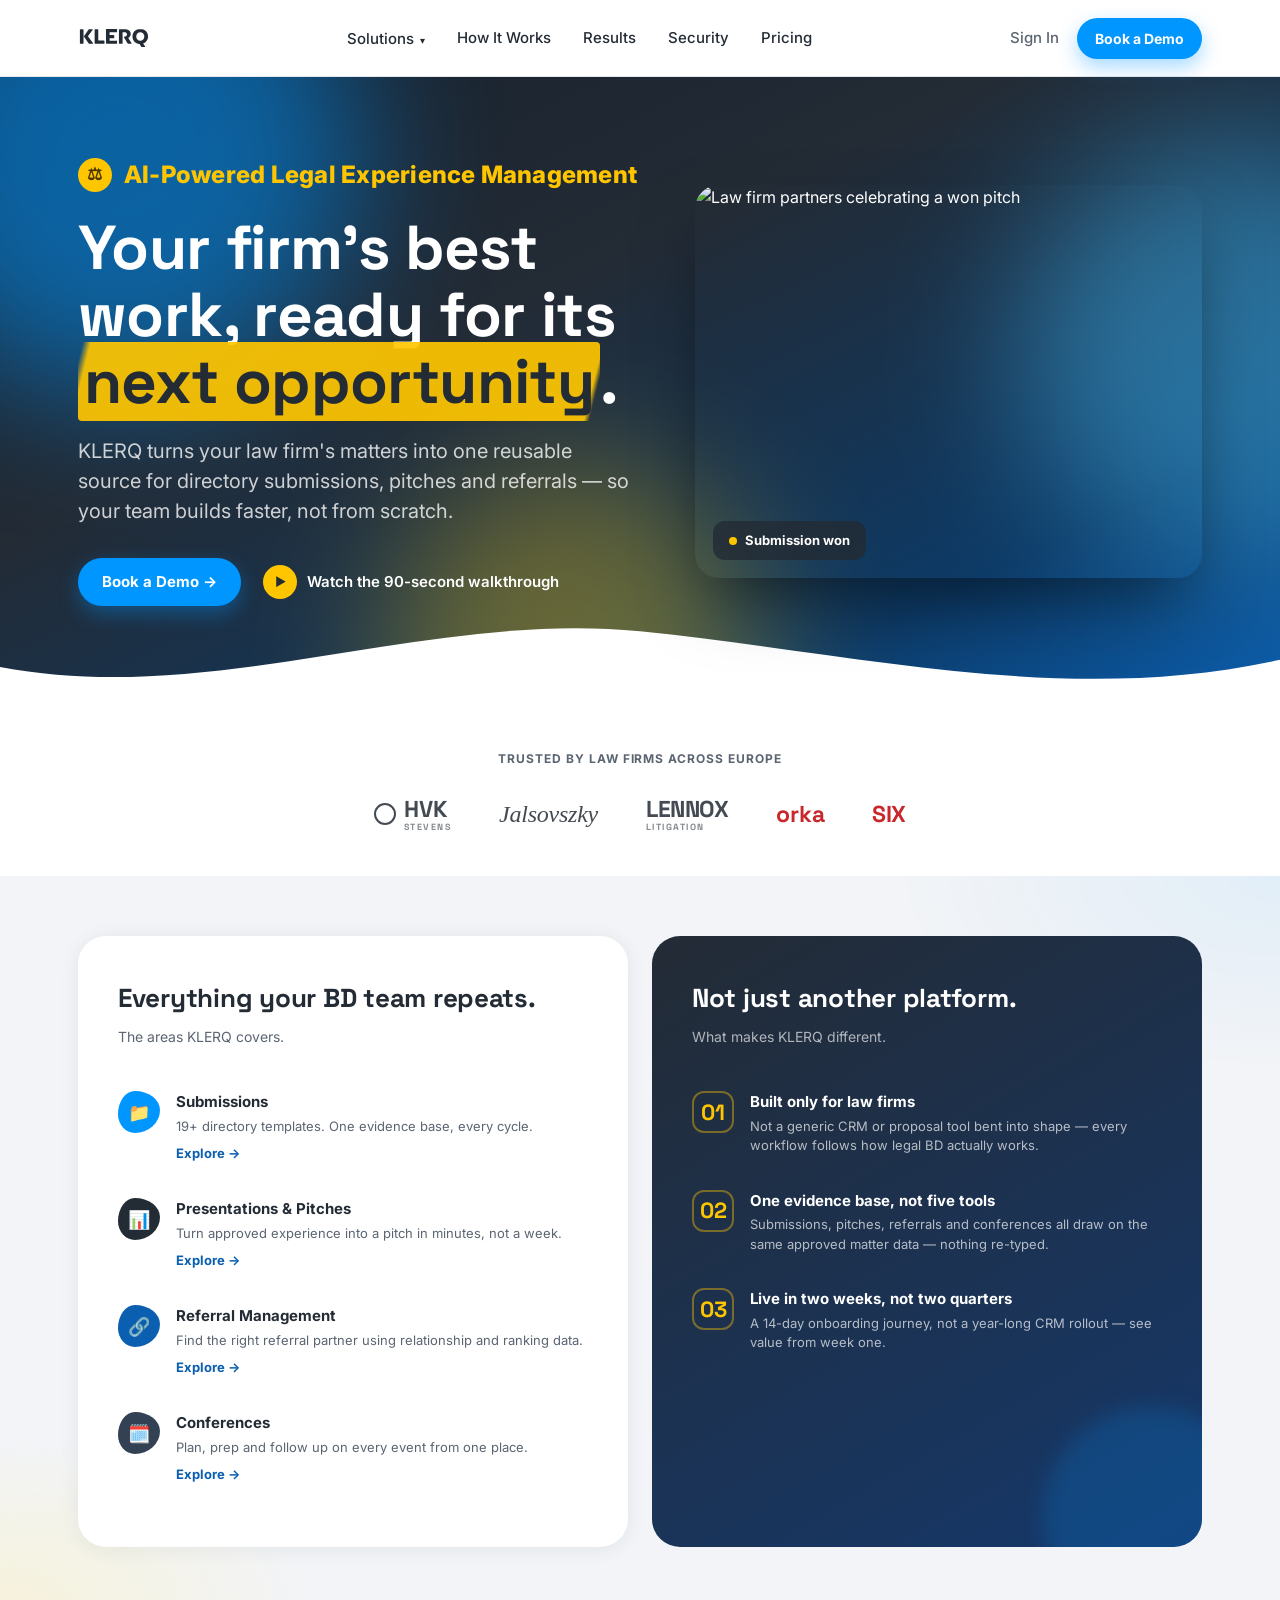
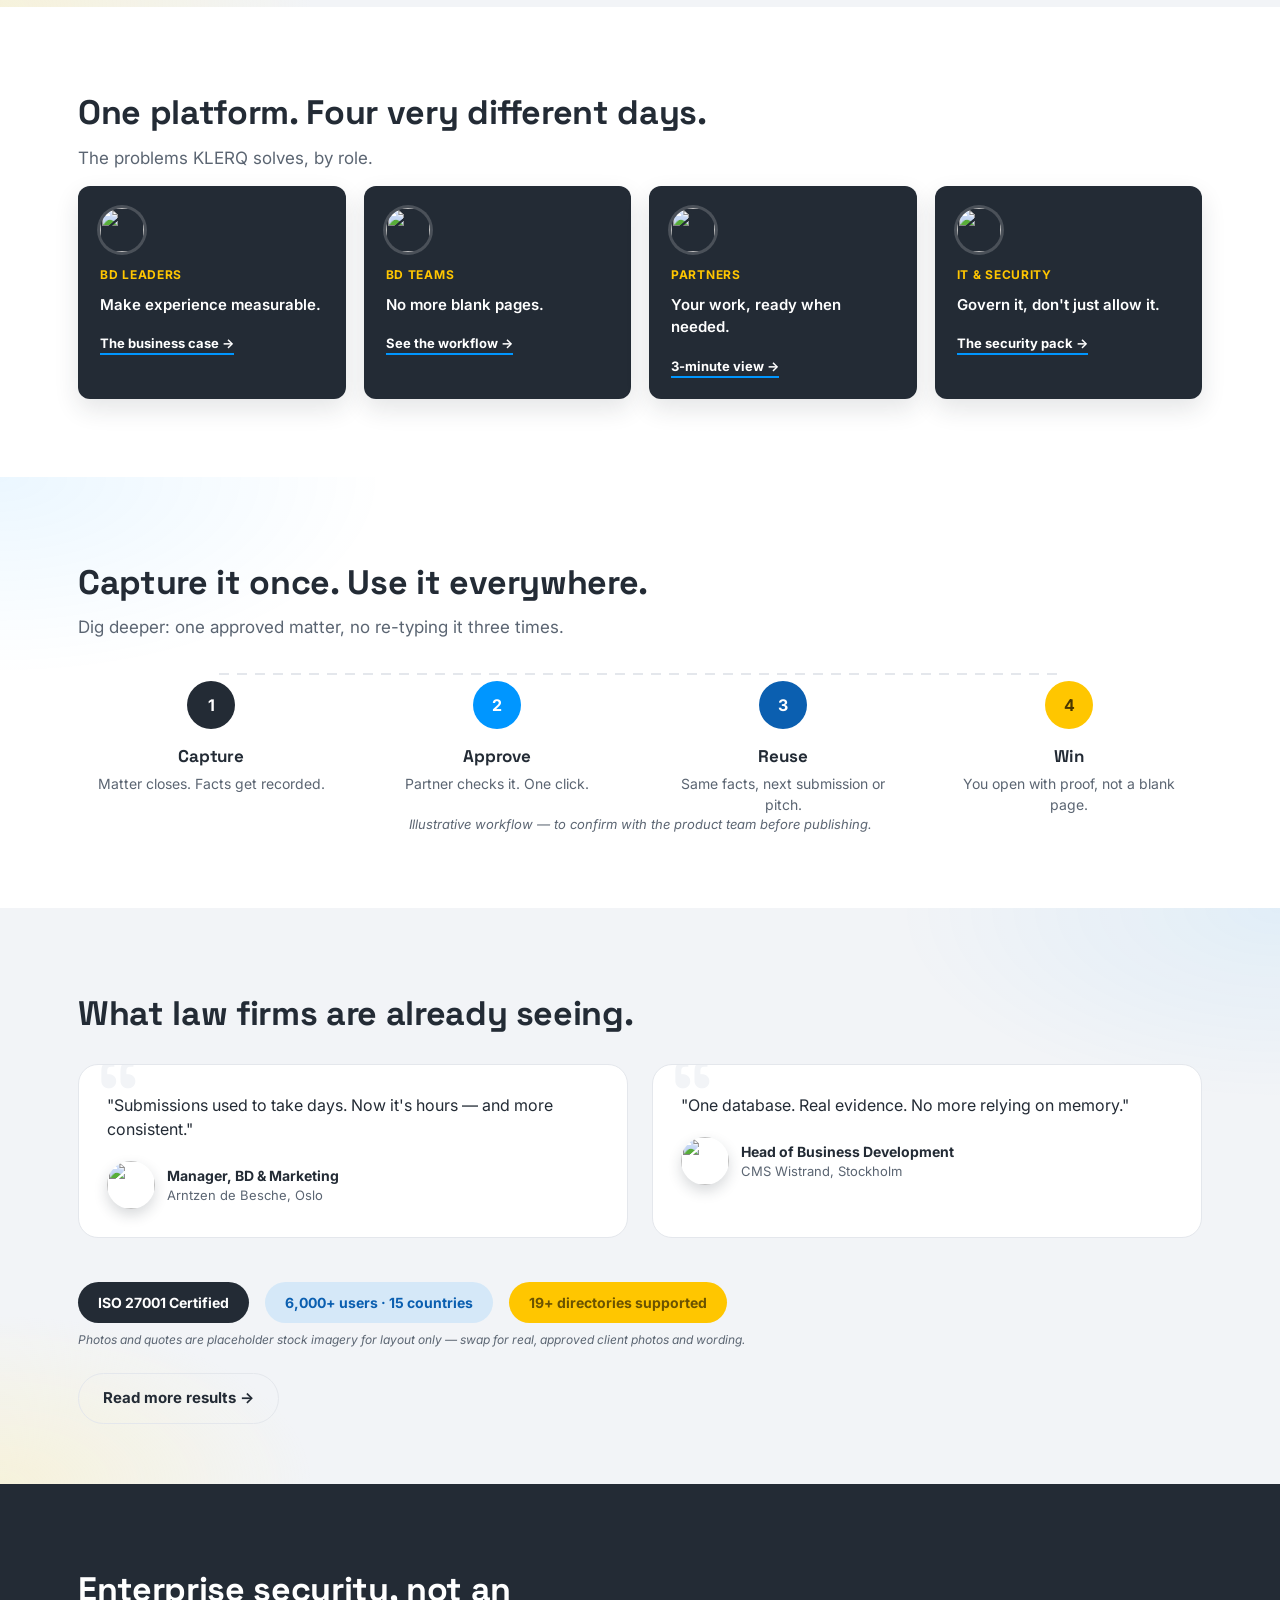
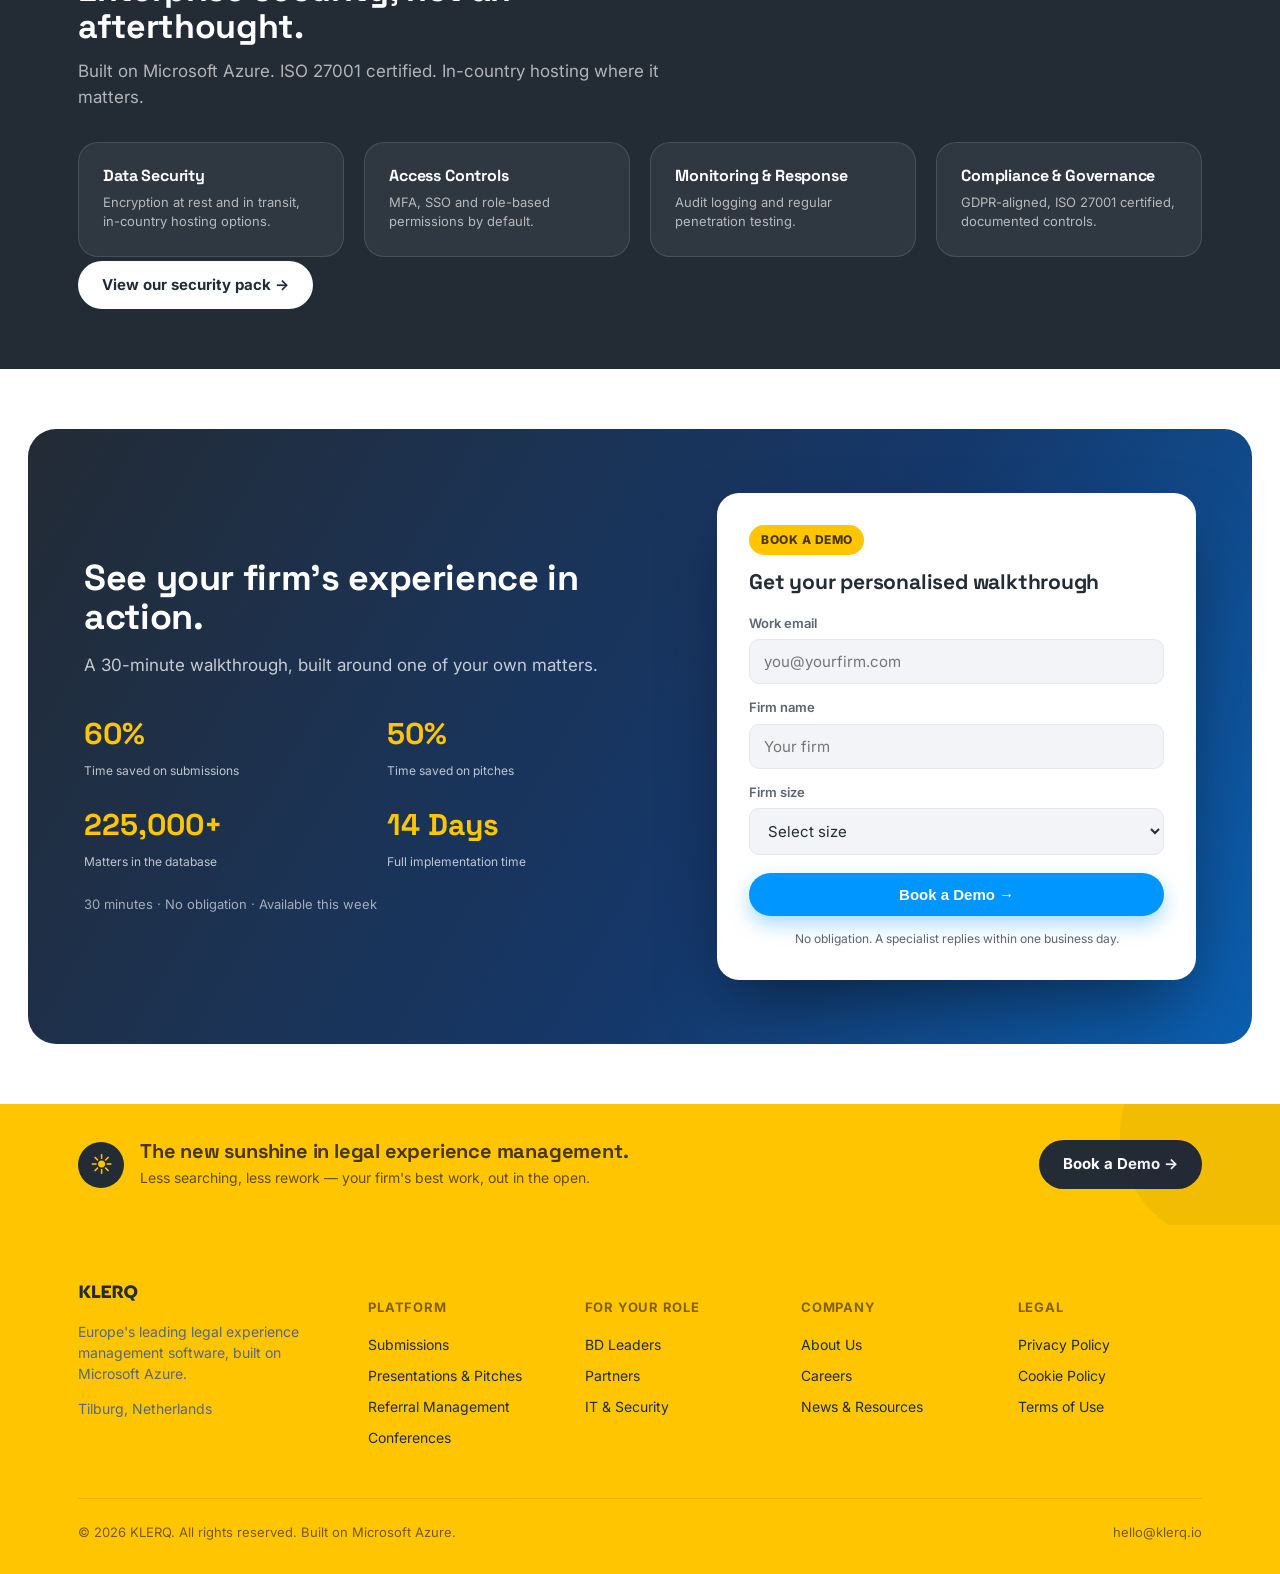
==== commit 282dc407: "Add Solutions dropdown menu to site navigation The Solutions nav link now opens a dropdown listing a" ====
--- a/index.html
+++ b/index.html
@@ -12,7 +12,16 @@
   <div class="wrap">
     <a href="index.html" class="logo"><img src="assets/klerq-logo.svg" alt="KLERQ" /></a>
     <nav class="nav">
-      <a class="navlink" href="solutions.html">Solutions</a>
+      <div class="navlink-dropdown">
+        <a class="navlink dropdown-trigger" href="solutions.html">Solutions <span class="caret">▾</span></a>
+        <div class="dropdown-menu">
+          <a href="solutions.html">All Solutions</a>
+          <a href="solutions-submissions.html">Submissions</a>
+          <a href="solutions-presentations.html">Presentations &amp; Pitches</a>
+          <a href="solutions-referrals.html">Referral Management</a>
+          <a href="solutions-conferences.html">Conferences</a>
+        </div>
+      </div>
       <a class="navlink" href="how-it-works.html">How It Works</a>
       <a class="navlink" href="results.html">Results</a>
       <a class="navlink" href="security.html">Security</a>
@@ -28,6 +37,10 @@
 <div class="mobile-nav">
   <div class="wrap">
     <a href="solutions.html">Solutions</a>
+    <a href="solutions-submissions.html" class="mobile-sub">Submissions</a>
+    <a href="solutions-presentations.html" class="mobile-sub">Presentations &amp; Pitches</a>
+    <a href="solutions-referrals.html" class="mobile-sub">Referral Management</a>
+    <a href="solutions-conferences.html" class="mobile-sub">Conferences</a>
     <a href="how-it-works.html">How It Works</a>
     <a href="results.html">Results</a>
     <a href="security.html">Security</a>
--- a/styles.css
+++ b/styles.css
@@ -87,6 +87,48 @@
 .nav a.navlink:hover { color: var(--blue-dark); background: rgba(0,150,255,0.08); }
 .header-actions { display: flex; align-items: center; gap: 18px; }
 
+/* ---------- Nav dropdown ---------- */
+.navlink-dropdown { position: relative; }
+.navlink-dropdown .caret { display: inline-block; font-size: 10px; margin-left: 2px; transition: transform .2s ease; }
+.navlink-dropdown:hover .caret, .navlink-dropdown.open .caret { transform: rotate(180deg); }
+.dropdown-menu {
+  position: absolute;
+  top: calc(100% + 10px);
+  left: 50%;
+  transform: translate(-50%, 8px);
+  background: var(--white);
+  border-radius: var(--radius-sm);
+  box-shadow: 0 20px 44px rgba(35,43,53,0.18);
+  padding: 8px;
+  min-width: 230px;
+  display: flex;
+  flex-direction: column;
+  gap: 2px;
+  opacity: 0;
+  visibility: hidden;
+  pointer-events: none;
+  transition: opacity .18s ease, transform .18s ease;
+  z-index: 60;
+}
+.navlink-dropdown:hover .dropdown-menu,
+.navlink-dropdown.open .dropdown-menu {
+  opacity: 1;
+  visibility: visible;
+  pointer-events: auto;
+  transform: translate(-50%, 0);
+}
+.dropdown-menu a {
+  padding: 10px 14px;
+  border-radius: 8px;
+  font-size: 14px;
+  font-weight: 600;
+  color: var(--navy);
+  white-space: nowrap;
+  transition: background .15s ease, color .15s ease;
+}
+.dropdown-menu a:hover { background: var(--grey-bg); color: var(--blue-dark); }
+.mobile-nav a.mobile-sub { padding-left: 24px; font-size: 14px; color: var(--text-soft); }
+
 /* ---------- Mobile nav ---------- */
 .nav-toggle {
   display: none;
@@ -119,7 +161,7 @@
   border-bottom: 1px solid var(--grey-line);
   transition: max-height .25s ease;
 }
-.mobile-nav.is-open { max-height: 420px; }
+.mobile-nav.is-open { max-height: min(600px, 80vh); overflow-y: auto; }
 .mobile-nav .wrap { display: flex; flex-direction: column; padding: 8px 28px 20px; }
 .mobile-nav a {
   padding: 13px 0;
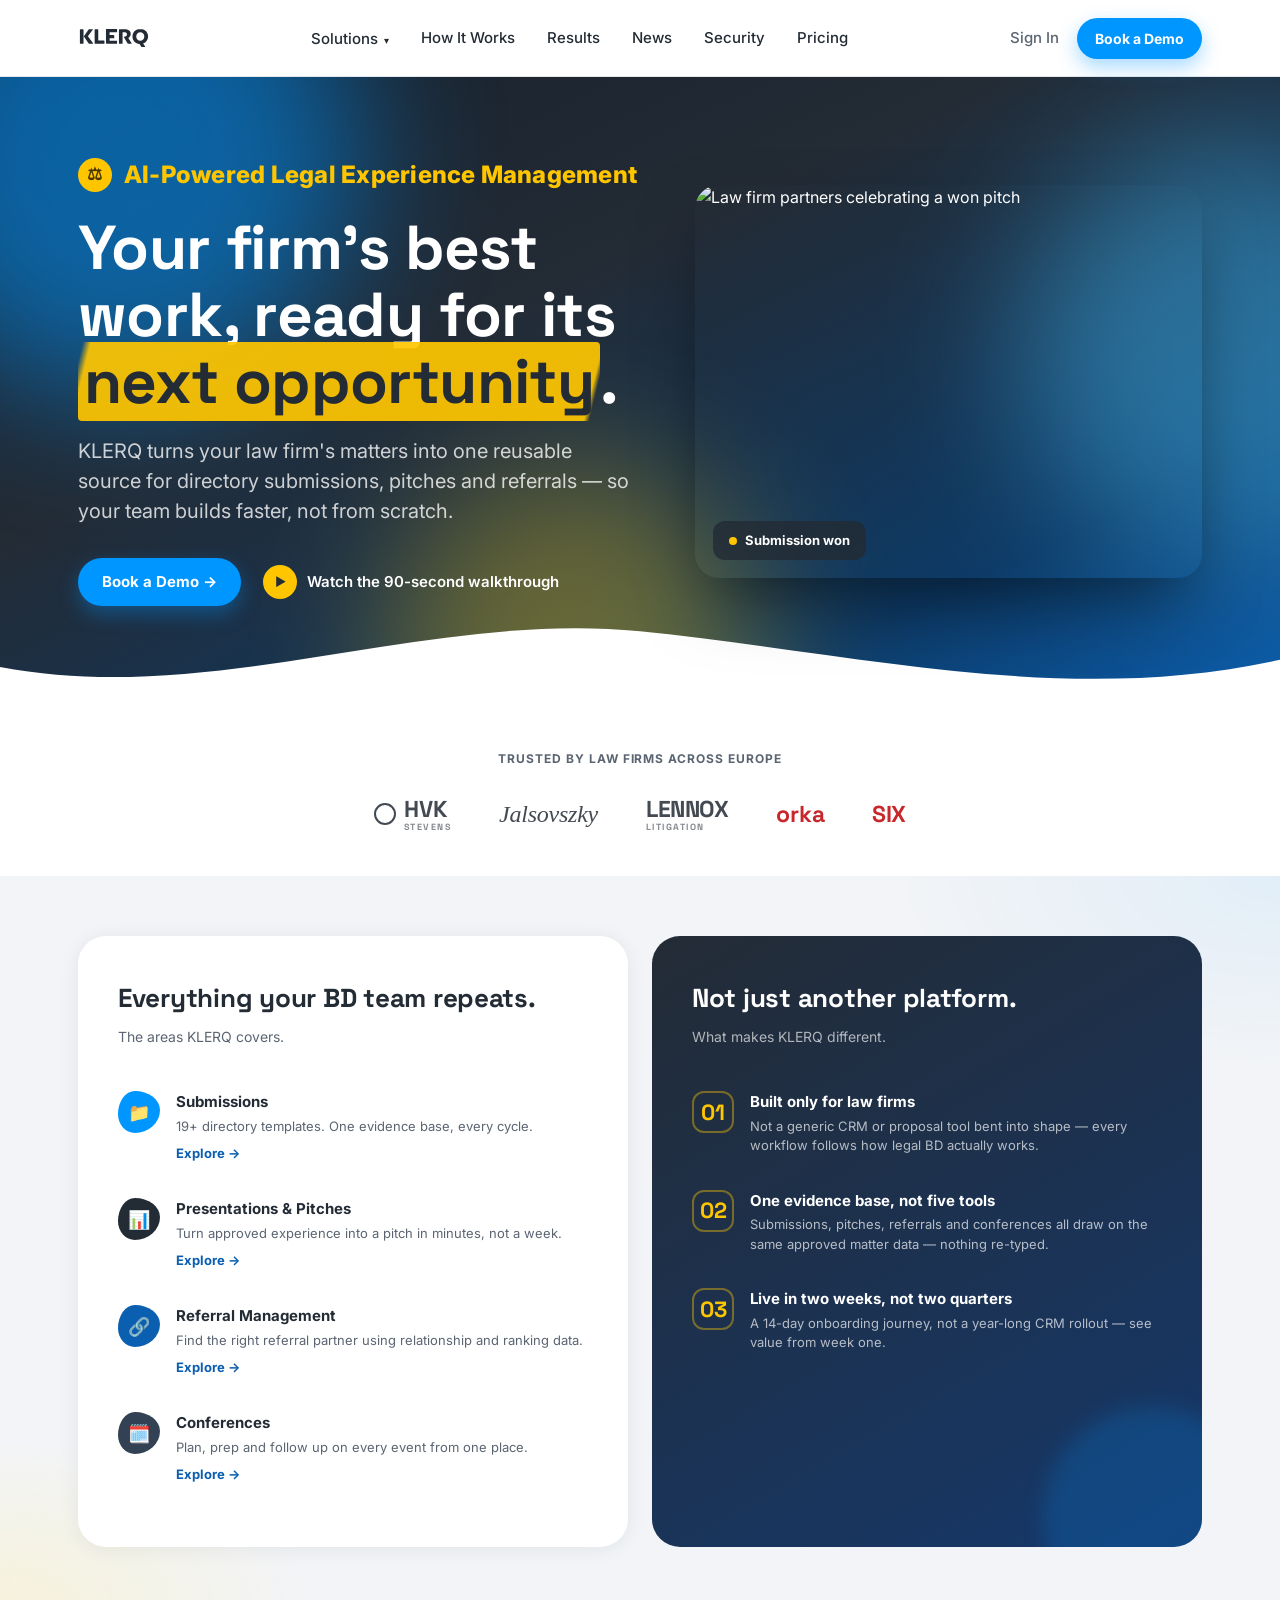
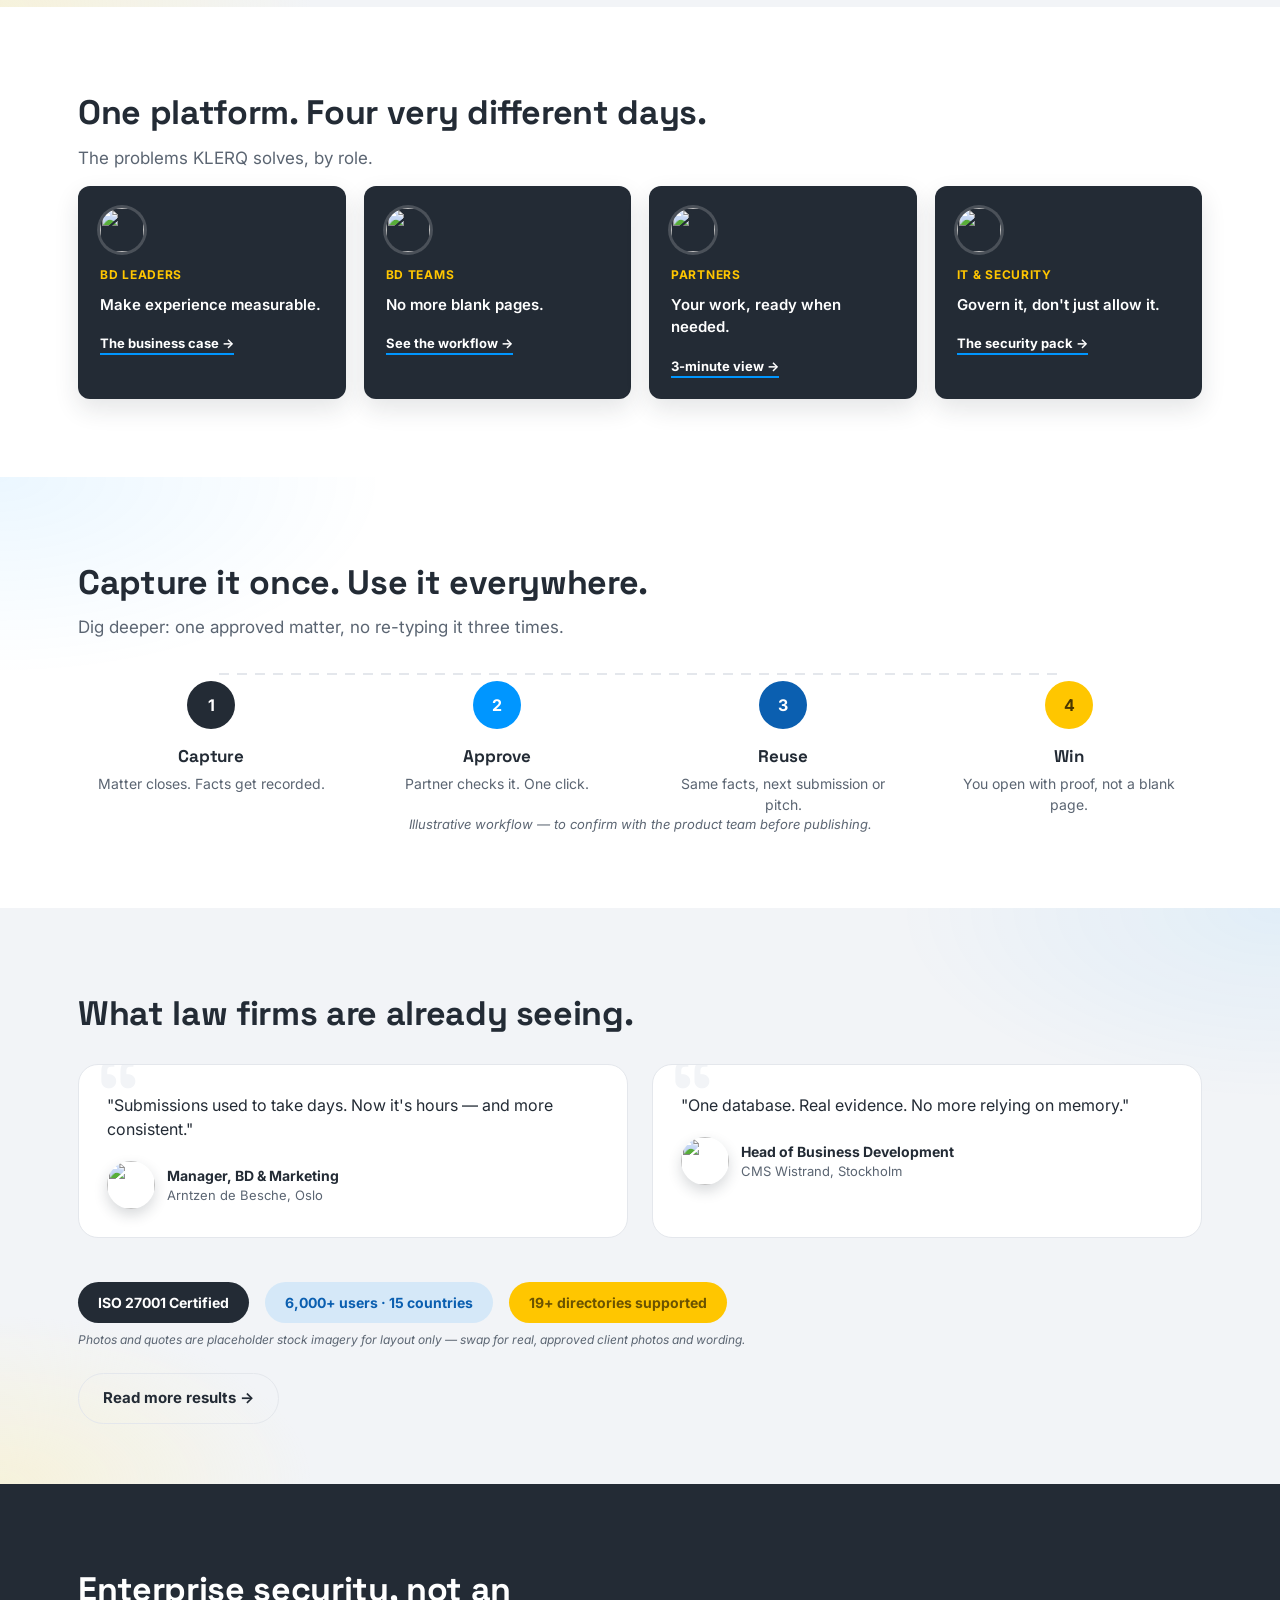
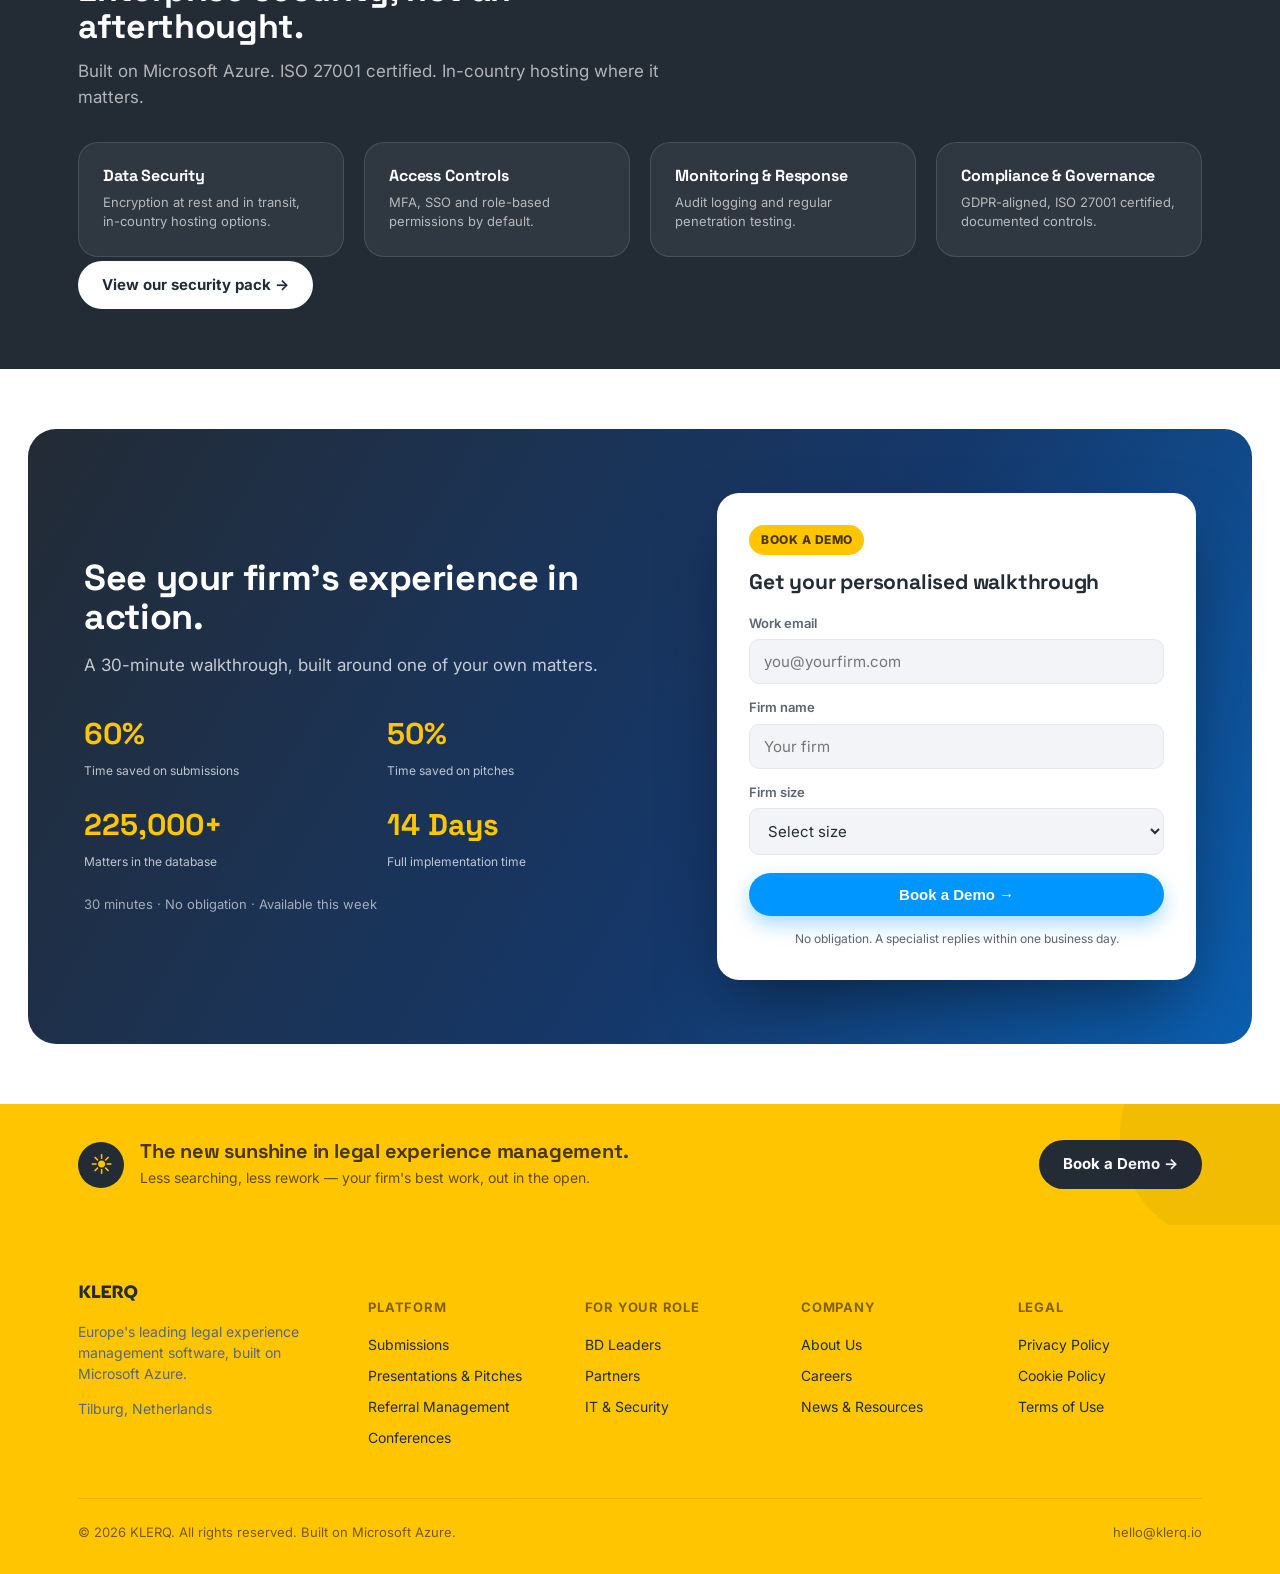
==== commit f83ab4a7: "Add News & Updates page, mirroring klerq.io/news content New news.html with the two real press relea" ====
--- a/index.html
+++ b/index.html
@@ -24,6 +24,7 @@
       </div>
       <a class="navlink" href="how-it-works.html">How It Works</a>
       <a class="navlink" href="results.html">Results</a>
+      <a class="navlink" href="news.html">News</a>
       <a class="navlink" href="security.html">Security</a>
       <a class="navlink" href="pricing.html">Pricing</a>
     </nav>
@@ -43,6 +44,7 @@
     <a href="solutions-conferences.html" class="mobile-sub">Conferences</a>
     <a href="how-it-works.html">How It Works</a>
     <a href="results.html">Results</a>
+    <a href="news.html">News</a>
     <a href="security.html">Security</a>
     <a href="pricing.html">Pricing</a>
     <a href="#">Sign In</a>
@@ -322,7 +324,7 @@
         <h4>Company</h4>
         <a href="#">About Us</a>
         <a href="#">Careers</a>
-        <a href="#">News &amp; Resources</a>
+        <a href="news.html">News &amp; Resources</a>
       </div>
       <div>
         <h4>Legal</h4>
--- a/styles.css
+++ b/styles.css
@@ -926,10 +926,38 @@
   width: 24px; height: 2px; background: var(--grey-line);
 }
 .timeline .tdot { width: 44px; height: 44px; border-radius: 50%; background: var(--navy); color: var(--white); display:flex;align-items:center;justify-content:center; margin: 0 auto 10px; font-weight: 700; font-family: 'Space Grotesk', sans-serif;}
+.timeline .tdot.tdot-wide { width: 76px; height: 44px; border-radius: 22px; font-size: 13px; }
+
+/* ---------- News ---------- */
+.news-grid { display: grid; grid-template-columns: repeat(2, 1fr); gap: 24px; }
+.news-card {
+  background: var(--white);
+  border-radius: var(--radius);
+  padding: 28px;
+  box-shadow: 0 2px 16px rgba(35,43,53,0.06);
+  transition: transform .2s ease, box-shadow .2s ease;
+}
+.news-card:hover { transform: translateY(-6px); box-shadow: 0 20px 40px rgba(35,43,53,0.12); }
+.news-tag {
+  display: inline-block;
+  background: var(--yellow);
+  color: var(--yellow-ink);
+  font-size: 11px;
+  font-weight: 800;
+  text-transform: uppercase;
+  letter-spacing: 0.04em;
+  padding: 5px 12px;
+  border-radius: 999px;
+  margin-right: 10px;
+}
+.news-tag.tag-company { background: var(--blue); color: var(--white); }
+.news-date { font-size: 12px; color: var(--text-soft); font-weight: 700; }
+.news-card h3 { font-size: 19px; margin: 14px 0 10px; line-height: 1.3; }
+.news-card p { font-size: 14px; color: var(--text-soft); margin: 0; }
 .timeline .tstep span { font-size: 13px; font-weight: 700; }
 
 @media (max-width: 900px) {
-  .hero-grid, .flow-row, .pillars, .pillars.pillars-3, .role-grid, .results-grid, .sec-grid, .col3, .roi-card, .footer-grid, .final-cta-split { grid-template-columns: 1fr; }
+  .hero-grid, .flow-row, .pillars, .pillars.pillars-3, .role-grid, .results-grid, .sec-grid, .col3, .roi-card, .footer-grid, .final-cta-split, .news-grid { grid-template-columns: 1fr; }
   .final-cta-split { gap: 32px; }
   .final-cta-split .final-cta-copy, .final-cta-split .stat-band-grid { text-align: center; }
   .final-cta-split .stat-band-grid { justify-items: center; }
@@ -996,6 +1024,7 @@
   cursor: pointer;
 }
 .pricing-slider-labels { display: flex; justify-content: space-between; font-size: 11px; color: rgba(255,255,255,0.5); margin-top: 4px; }
+.pricing-slider-note { font-size: 11px; color: rgba(255,255,255,0.5); margin-top: 10px; line-height: 1.5; }
 .pricing-card-cta { width: 100%; justify-content: center; }
 
 /* ---------- Scroll reveal ---------- */
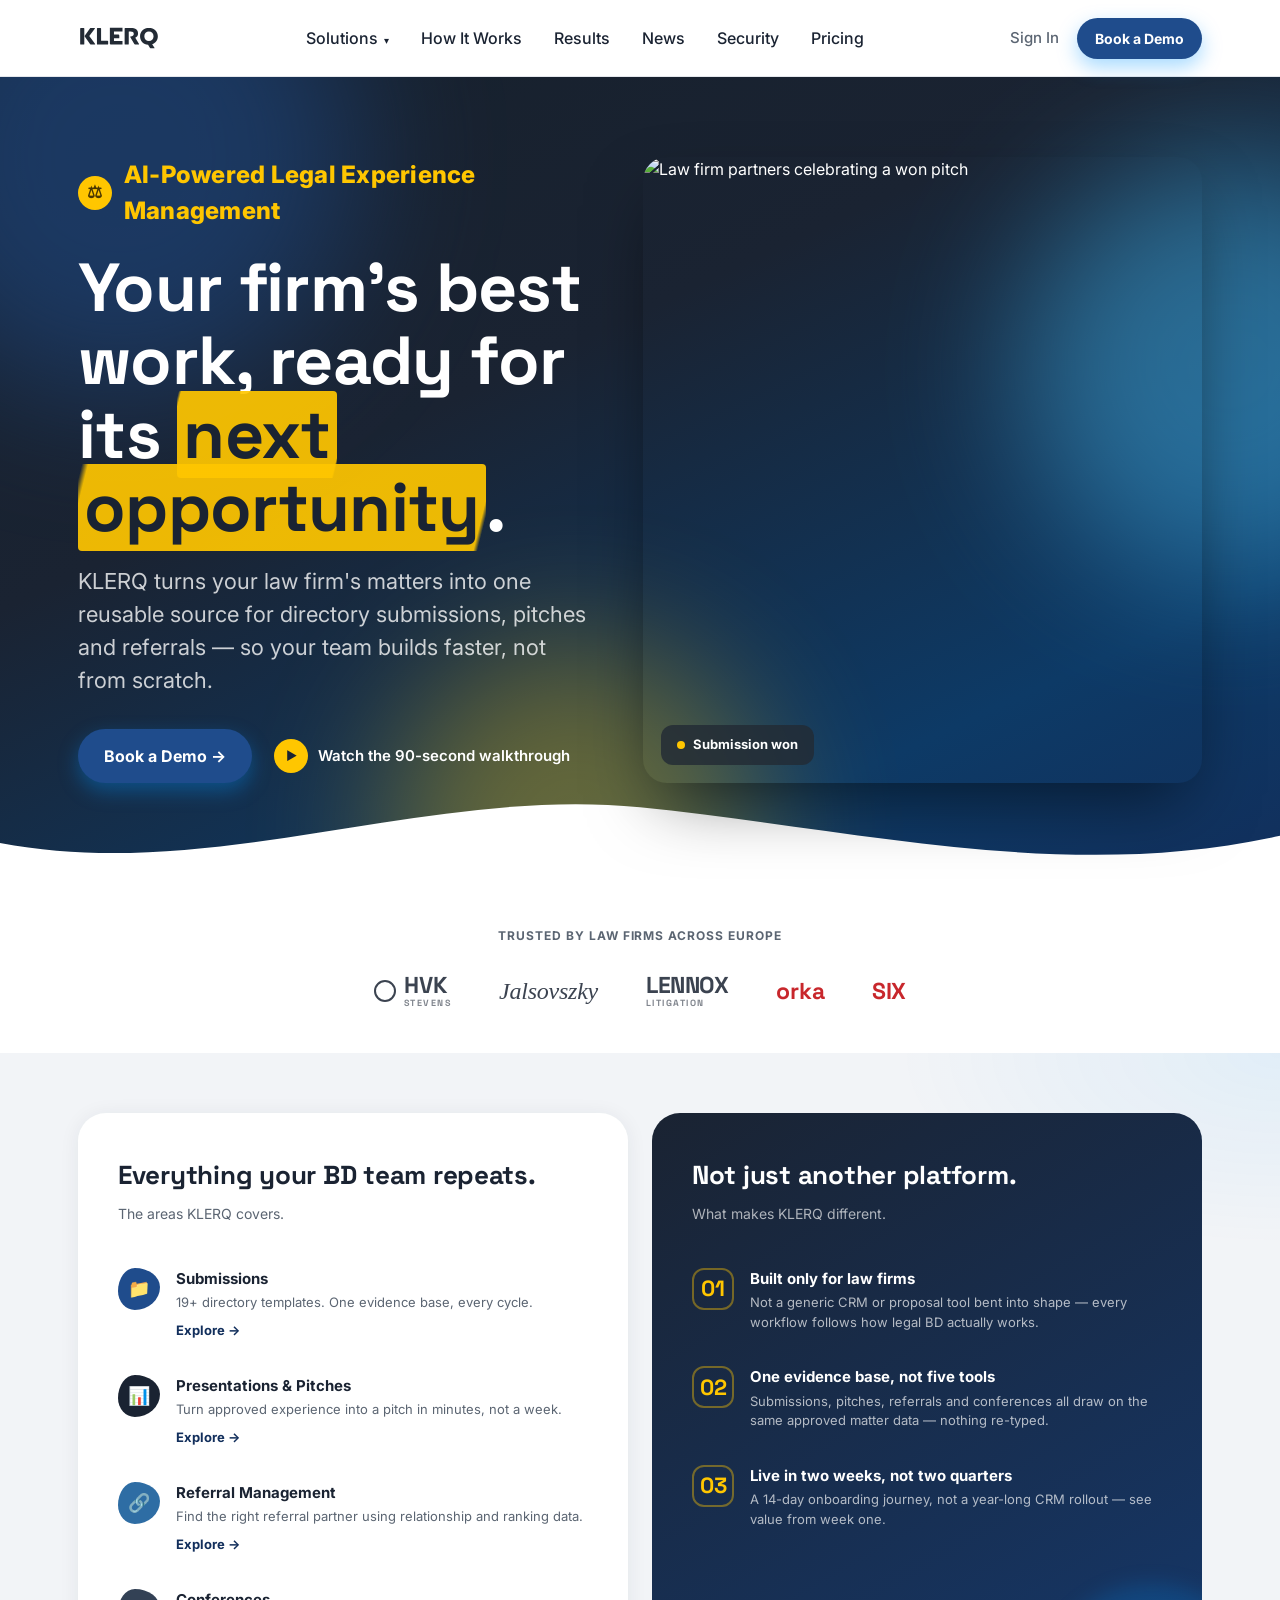
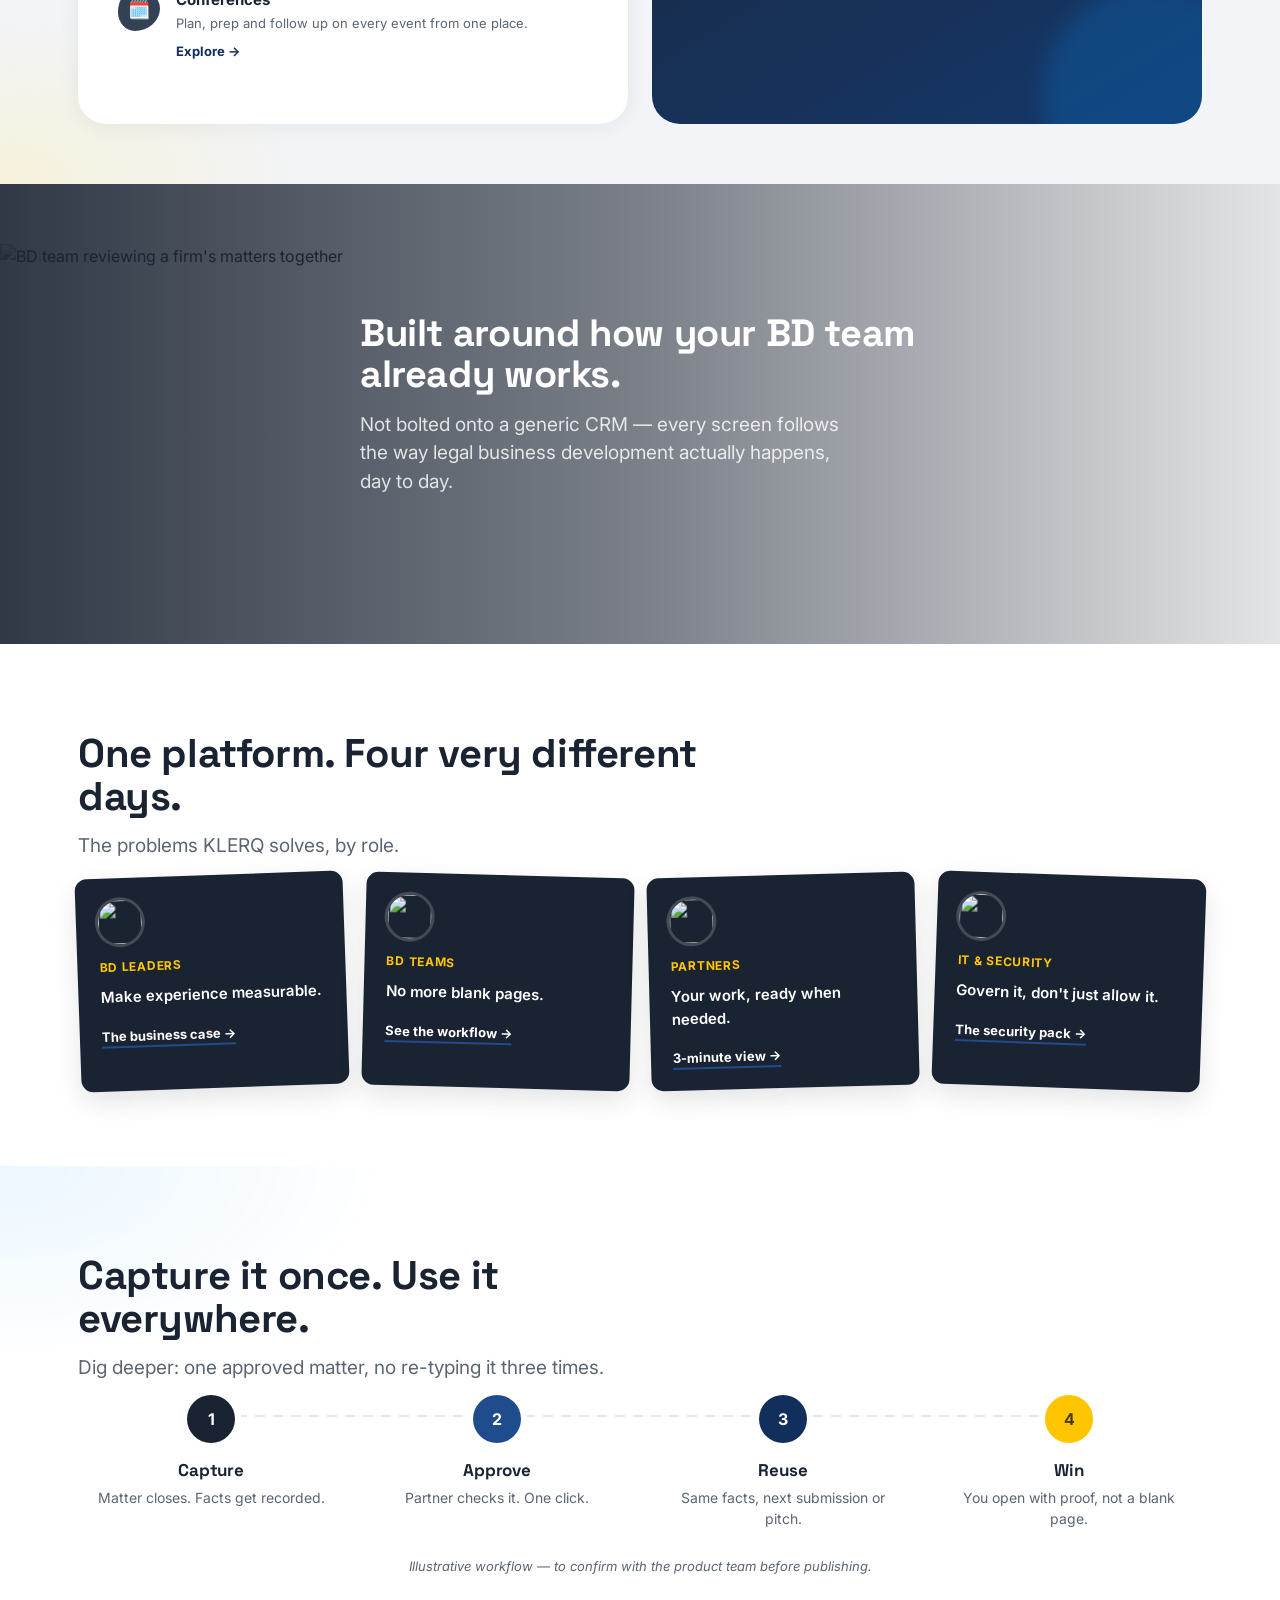
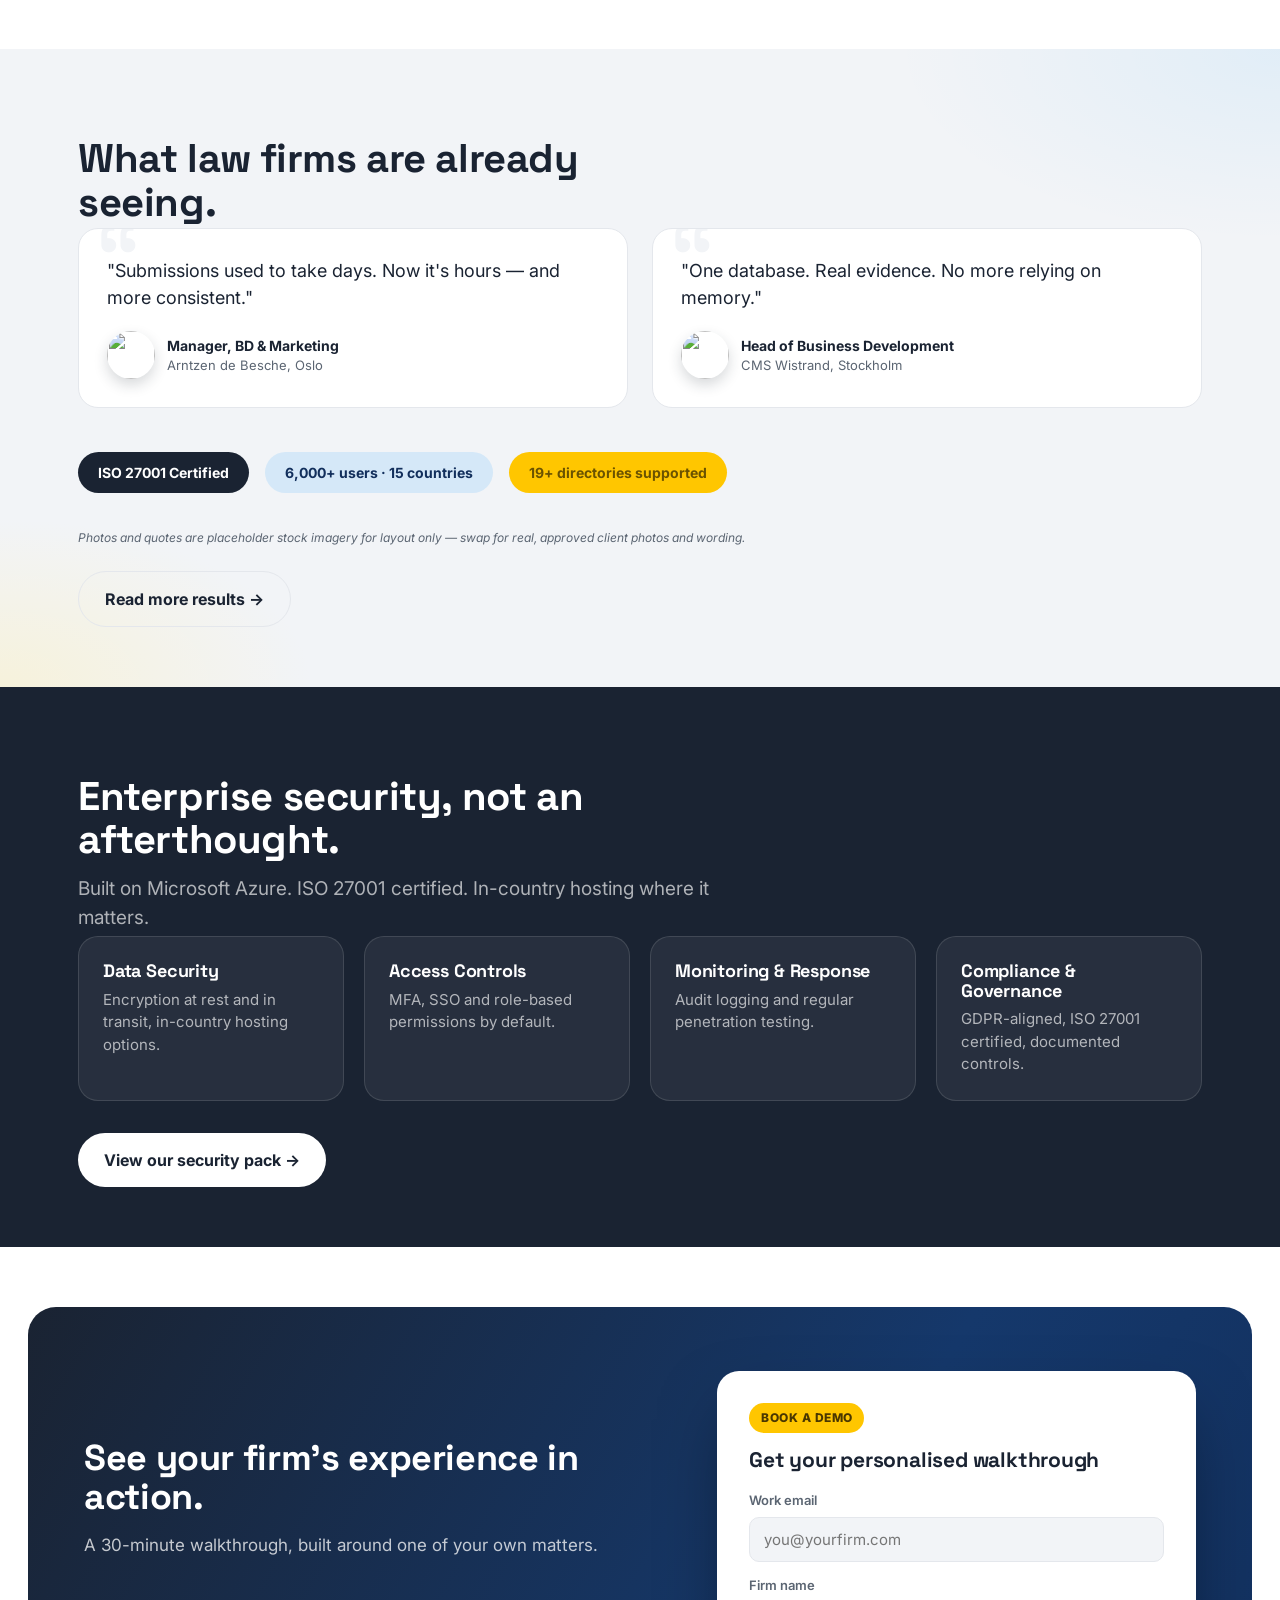
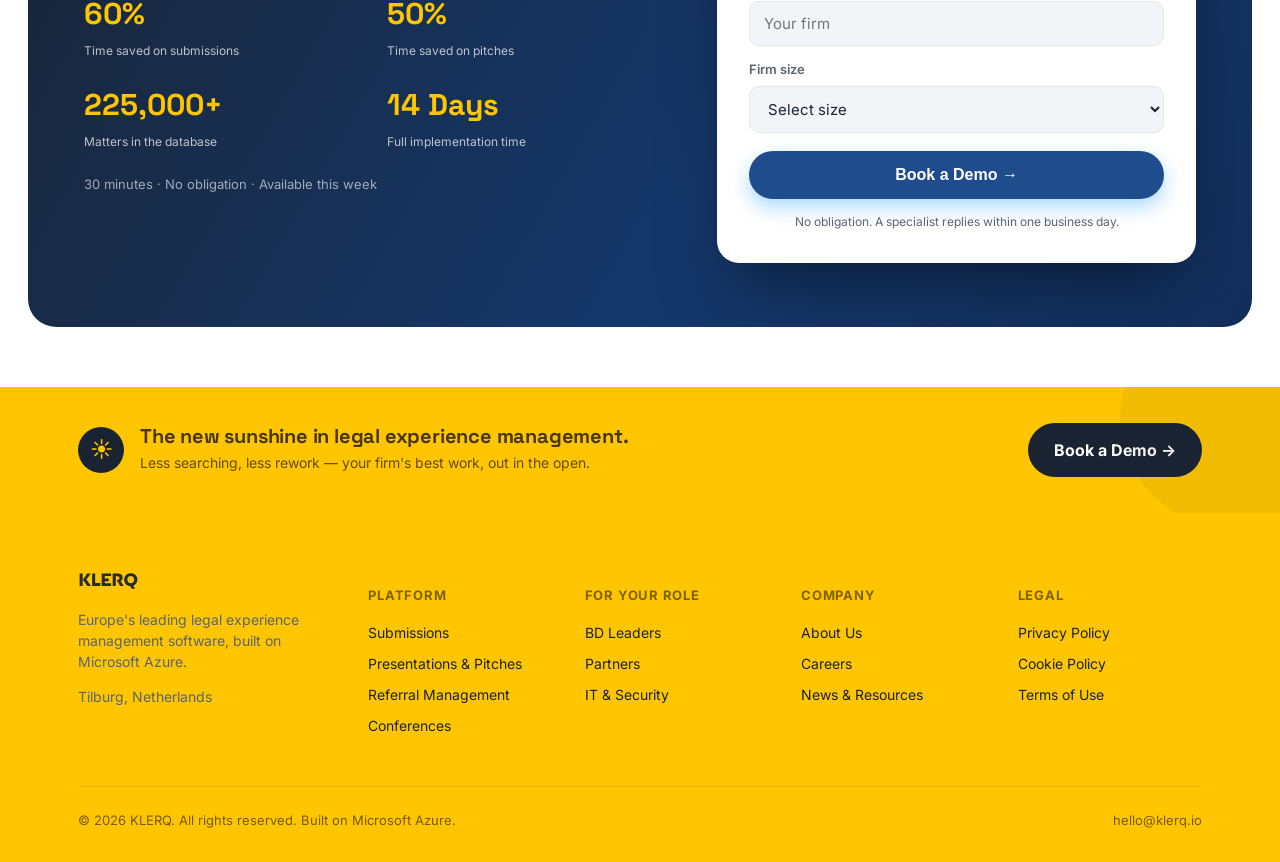
==== commit 06071524: "Sitewide design refresh: color, type scale, imagery, motion - Swap the bright SaaS-cyan blue for a d" ====
--- a/index.html
+++ b/index.html
@@ -107,7 +107,7 @@
             <div class="body"><strong>Presentations &amp; Pitches</strong><span>Turn approved experience into a pitch in minutes, not a week.</span><a class="explore" href="solutions-presentations.html">Explore →</a></div>
           </div>
           <div class="compact-item">
-            <div class="ico-sm" style="background:#0B5FB0">🔗</div>
+            <div class="ico-sm" style="background:#2E6DA4">🔗</div>
             <div class="body"><strong>Referral Management</strong><span>Find the right referral partner using relationship and ranking data.</span><a class="explore" href="solutions-referrals.html">Explore →</a></div>
           </div>
           <div class="compact-item">
@@ -134,6 +134,16 @@
           </div>
         </div>
       </div>
+    </div>
+  </div>
+</section>
+
+<section class="photo-band">
+  <img src="https://images.unsplash.com/photo-1653566031486-dc4ead13a35d?w=1600&h=720&fit=crop&q=80" alt="BD team reviewing a firm's matters together" />
+  <div class="photo-band-overlay">
+    <div class="wrap">
+      <h2>Built around how your BD team already works.</h2>
+      <p>Not bolted onto a generic CRM — every screen follows the way legal business development actually happens, day to day.</p>
     </div>
   </div>
 </section>
--- a/styles.css
+++ b/styles.css
@@ -1,9 +1,9 @@
 @import url('https://fonts.googleapis.com/css2?family=Space+Grotesk:wght@500;600;700&family=Inter:wght@400;500;600;700&display=swap');
 
 :root {
-  --navy: #232B35;
-  --blue: #0096FF;
-  --blue-dark: #0B5FB0;
+  --navy: #1A2332;
+  --blue: #1F4C8C;
+  --blue-dark: #122F5C;
   --yellow: #FFC600;
   --yellow-soft: #FFEEA7;
   --yellow-ink: #4A3700;
@@ -69,14 +69,14 @@
   justify-content: space-between;
   height: 76px;
 }
-.logo img { height: 28px; width: auto; }
+.logo img { height: 32px; width: auto; }
 .nav {
   display: flex;
   align-items: center;
   gap: 4px;
 }
 .nav a.navlink {
-  font-size: 15px;
+  font-size: 16px;
   font-weight: 500;
   color: var(--navy);
   position: relative;
@@ -179,8 +179,8 @@
   align-items: center;
   gap: 8px;
   font-weight: 700;
-  font-size: 15px;
-  padding: 13px 24px;
+  font-size: 16px;
+  padding: 15px 26px;
   border-radius: 999px;
   border: none;
   cursor: pointer;
@@ -231,9 +231,9 @@
 .hero-wave svg { width: 100%; height: auto; display: block; }
 .hero-grid {
   display: grid;
-  grid-template-columns: 1.05fr 0.95fr;
-  gap: 56px;
-  align-items: center;
+  grid-template-columns: 1fr 1.08fr;
+  gap: 48px;
+  align-items: stretch;
   position: relative;
   z-index: 2;
 }
@@ -258,7 +258,7 @@
 }
 .hero-grid .hero-badge { margin-bottom: 22px; }
 .hero h1 {
-  font-size: 62px;
+  font-size: 68px;
   font-weight: 700;
   color: var(--white);
 }
@@ -271,9 +271,9 @@
   -webkit-box-decoration-break: clone;
 }
 .hero .sub {
-  font-size: 20px;
+  font-size: 22px;
   color: rgba(255,255,255,0.78);
-  max-width: 560px;
+  max-width: 580px;
   margin-top: 20px;
 }
 .hero-ctas { display: flex; align-items: center; gap: 22px; margin-top: 32px; flex-wrap: wrap; }
@@ -299,6 +299,24 @@
   .hero-blob { animation: none !important; }
 }
 
+/* ---------- Full-bleed photo band ---------- */
+.photo-band { position: relative; height: 460px; overflow: hidden; }
+.photo-band img { width: 100%; height: 100%; object-fit: cover; }
+.photo-band-overlay {
+  position: absolute;
+  inset: 0;
+  display: flex;
+  align-items: center;
+  background: linear-gradient(90deg, rgba(26,35,50,0.9) 0%, rgba(26,35,50,0.58) 50%, rgba(26,35,50,0.12) 100%);
+}
+.photo-band-overlay h2 { color: var(--white); font-size: 38px; max-width: 560px; }
+.photo-band-overlay p { color: rgba(255,255,255,0.82); font-size: 19px; max-width: 480px; margin-top: 16px; }
+@media (max-width: 900px) {
+  .photo-band { height: 420px; }
+  .photo-band-overlay h2 { font-size: 28px; }
+  .photo-band-overlay p { font-size: 16px; }
+}
+
 /* ---------- Compact client logo strip ---------- */
 .logo-strip { padding: 44px 0; }
 .logo-strip .strip-label {
@@ -348,8 +366,8 @@
 /* ---------- Generic section ---------- */
 section { padding: 60px 0; }
 .section-head { max-width: 640px; margin-bottom: 32px; }
-.section-head h2 { font-size: 34px; font-weight: 700; }
-.section-head p { color: var(--text-soft); font-size: 17px; margin-top: 14px; }
+.section-head h2 { font-size: 40px; font-weight: 700; }
+.section-head p { color: var(--text-soft); font-size: 19px; margin-top: 14px; }
 .section-grey {
   background:
     radial-gradient(640px 320px at 100% 0%, rgba(0,150,255,0.07), transparent 60%),
@@ -436,8 +454,8 @@
   transition: border-radius .3s ease;
 }
 .pillar-card:hover .ico { border-radius: 60% 40% 35% 65% / 45% 55% 45% 55%; }
-.pillar-card h3 { font-size: 18px; margin-bottom: 8px; }
-.pillar-card p { font-size: 14px; color: var(--text-soft); margin-bottom: 16px; }
+.pillar-card h3 { font-size: 20px; margin-bottom: 8px; }
+.pillar-card p { font-size: 16px; color: var(--text-soft); margin-bottom: 16px; }
 .pillar-card .explore { font-weight: 700; font-size: 14px; color: var(--blue-dark); }
 .sub-features { list-style: none; margin: 0 0 16px; padding: 0; }
 .sub-features li { font-size: 13px; color: var(--text-soft); padding-left: 18px; position: relative; margin-bottom: 6px; }
@@ -456,7 +474,7 @@
   font-family: 'Space Grotesk', sans-serif;
 }
 .diff-card h3 { font-size: 18px; margin-bottom: 8px; }
-.diff-card p { font-size: 14px; color: var(--text-soft); margin: 0; }
+.diff-card p { font-size: 16px; color: var(--text-soft); margin: 0; }
 
 /* ---------- Split section: two bold colour panels, not a plain list ---------- */
 .split-grid {
@@ -619,7 +637,7 @@
   z-index: 0;
   line-height: 1;
 }
-.quote-card p.q { font-size: 16px; margin: 0 0 20px; position: relative; z-index: 1; }
+.quote-card p.q { font-size: 18px; margin: 0 0 20px; position: relative; z-index: 1; }
 .quote-who { display: flex; align-items: center; gap: 12px; position: relative; z-index: 1; }
 .avatar {
   width: 48px; height: 48px;
@@ -643,7 +661,8 @@
   border-radius: 24px;
   overflow: hidden;
   box-shadow: 0 30px 70px -18px rgba(0,0,0,0.55);
-  aspect-ratio: 4 / 3.1;
+  height: 100%;
+  min-height: 460px;
   animation: floatSlow3 6.5s ease-in-out infinite;
 }
 @keyframes floatSlow3 {
@@ -724,8 +743,8 @@
   border-radius: var(--radius);
   padding: 24px;
 }
-.sec-card h3 { font-size: 16px; color: var(--white); margin-bottom: 8px; }
-.sec-card p { font-size: 13px; color: rgba(255,255,255,0.65); margin: 0; }
+.sec-card h3 { font-size: 18px; color: var(--white); margin-bottom: 8px; }
+.sec-card p { font-size: 15px; color: rgba(255,255,255,0.65); margin: 0; }
 .sec-card ul { list-style: none; margin: 14px 0 0; padding: 0; }
 .sec-card ul li { font-size: 12.5px; color: rgba(255,255,255,0.7); padding-left: 18px; position: relative; margin-bottom: 7px; }
 .sec-card ul li::before { content: "✓"; position: absolute; left: 0; color: var(--yellow); font-weight: 700; }
@@ -926,18 +945,19 @@
   width: 24px; height: 2px; background: var(--grey-line);
 }
 .timeline .tdot { width: 44px; height: 44px; border-radius: 50%; background: var(--navy); color: var(--white); display:flex;align-items:center;justify-content:center; margin: 0 auto 10px; font-weight: 700; font-family: 'Space Grotesk', sans-serif;}
-.timeline .tdot.tdot-wide { width: 76px; height: 44px; border-radius: 22px; font-size: 13px; }
-
 /* ---------- News ---------- */
 .news-grid { display: grid; grid-template-columns: repeat(2, 1fr); gap: 24px; }
 .news-card {
   background: var(--white);
   border-radius: var(--radius);
-  padding: 28px;
+  overflow: hidden;
   box-shadow: 0 2px 16px rgba(35,43,53,0.06);
   transition: transform .2s ease, box-shadow .2s ease;
 }
 .news-card:hover { transform: translateY(-6px); box-shadow: 0 20px 40px rgba(35,43,53,0.12); }
+.news-card-photo { aspect-ratio: 16/9; overflow: hidden; }
+.news-card-photo img { width: 100%; height: 100%; object-fit: cover; display: block; }
+.news-card-body { padding: 24px 28px 28px; }
 .news-tag {
   display: inline-block;
   background: var(--yellow);
@@ -966,6 +986,7 @@
   .hero h1 { font-size: 42px; }
   .hero-badge { font-size: 18px; }
   .hero-badge .badge-ico { width: 28px; height: 28px; font-size: 14px; }
+  .hero-photo { height: auto; aspect-ratio: 4 / 3; min-height: 0; margin-top: 32px; }
   .nav { display: none; }
   .nav-toggle { display: flex; }
   .mobile-nav { display: block; }
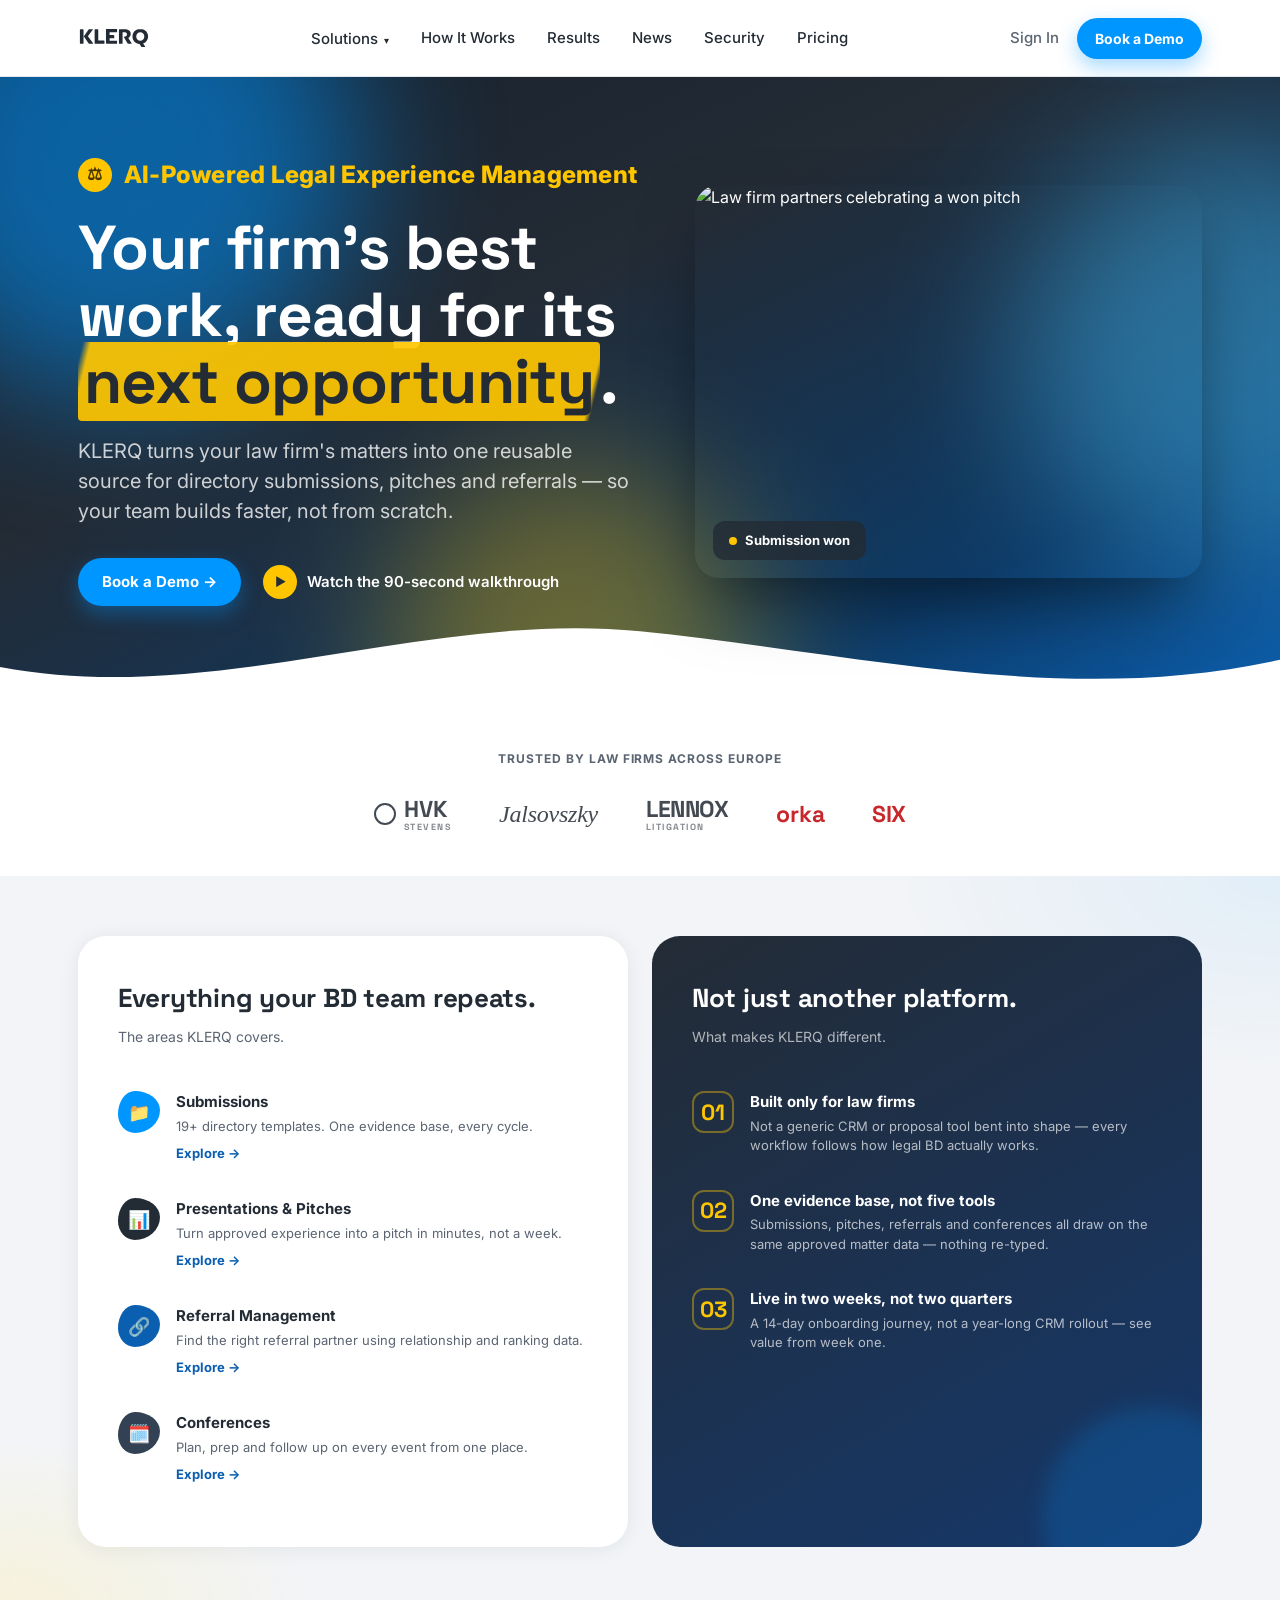
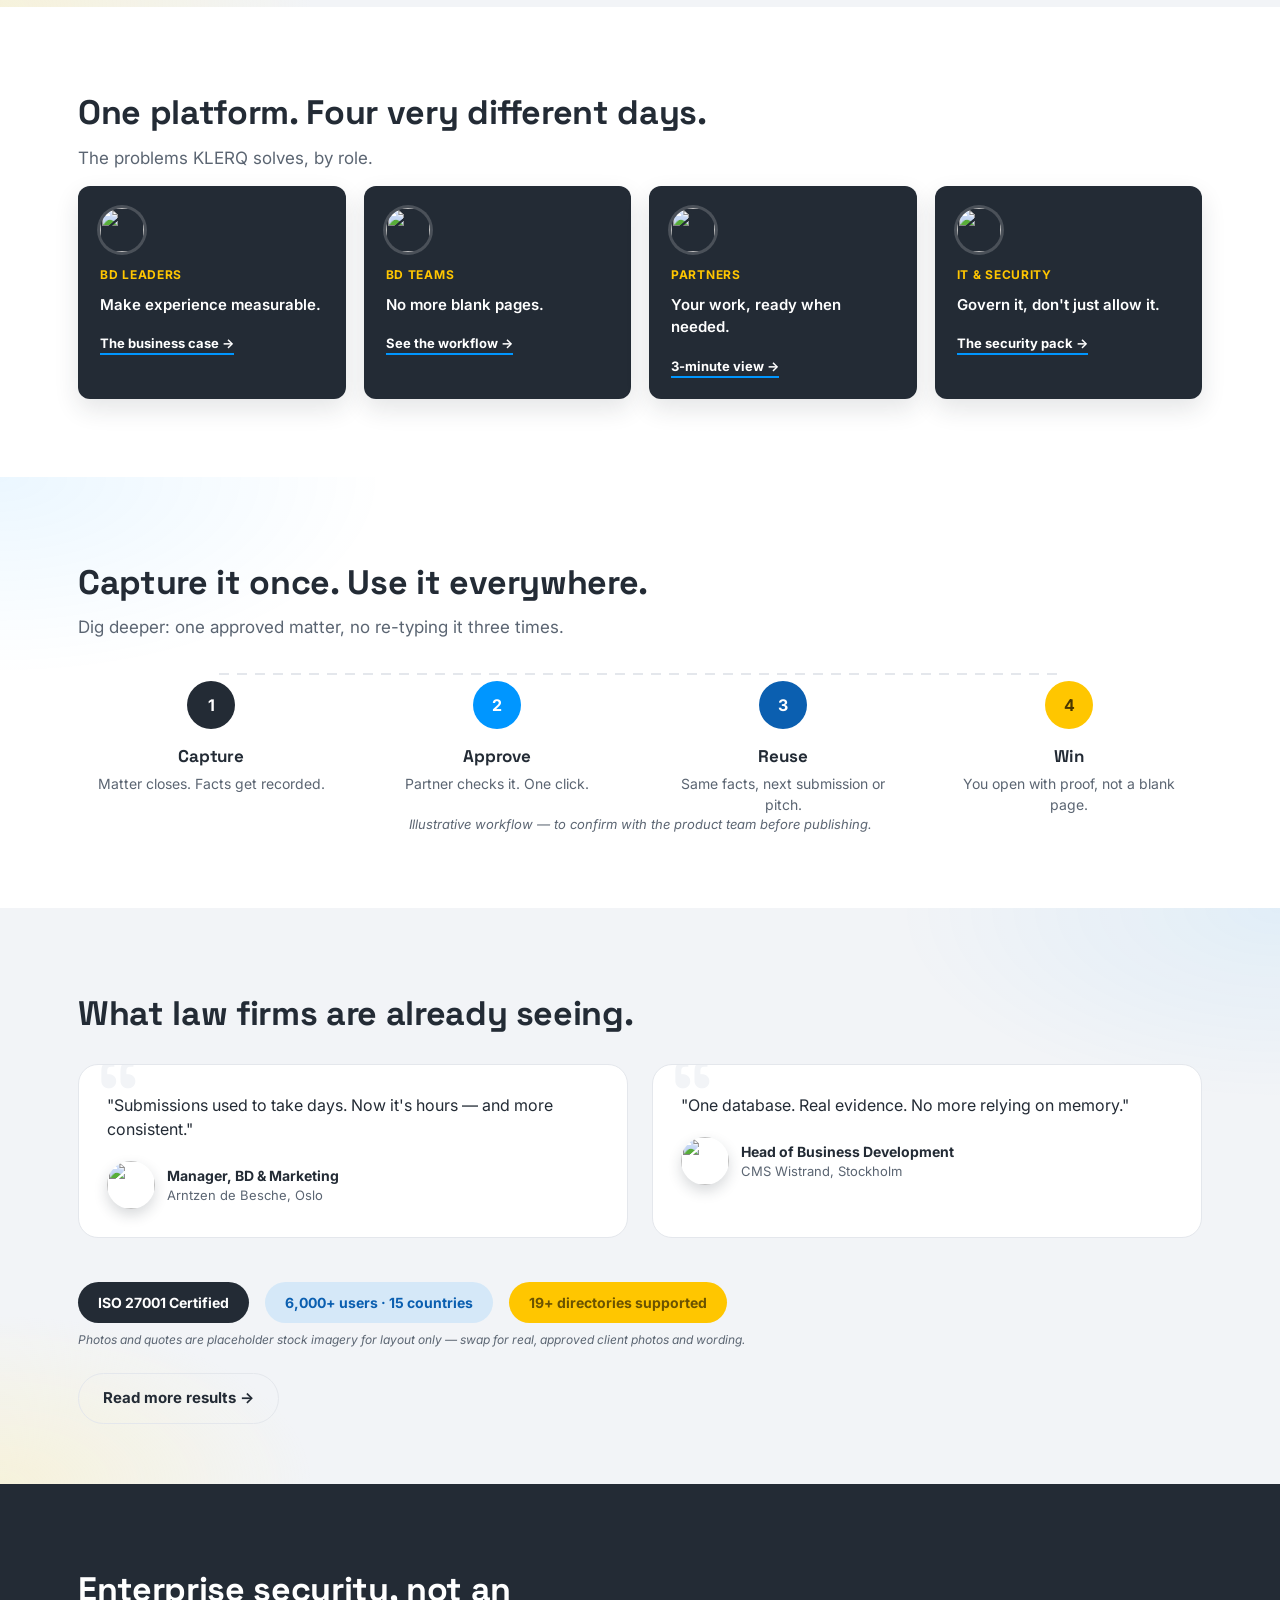
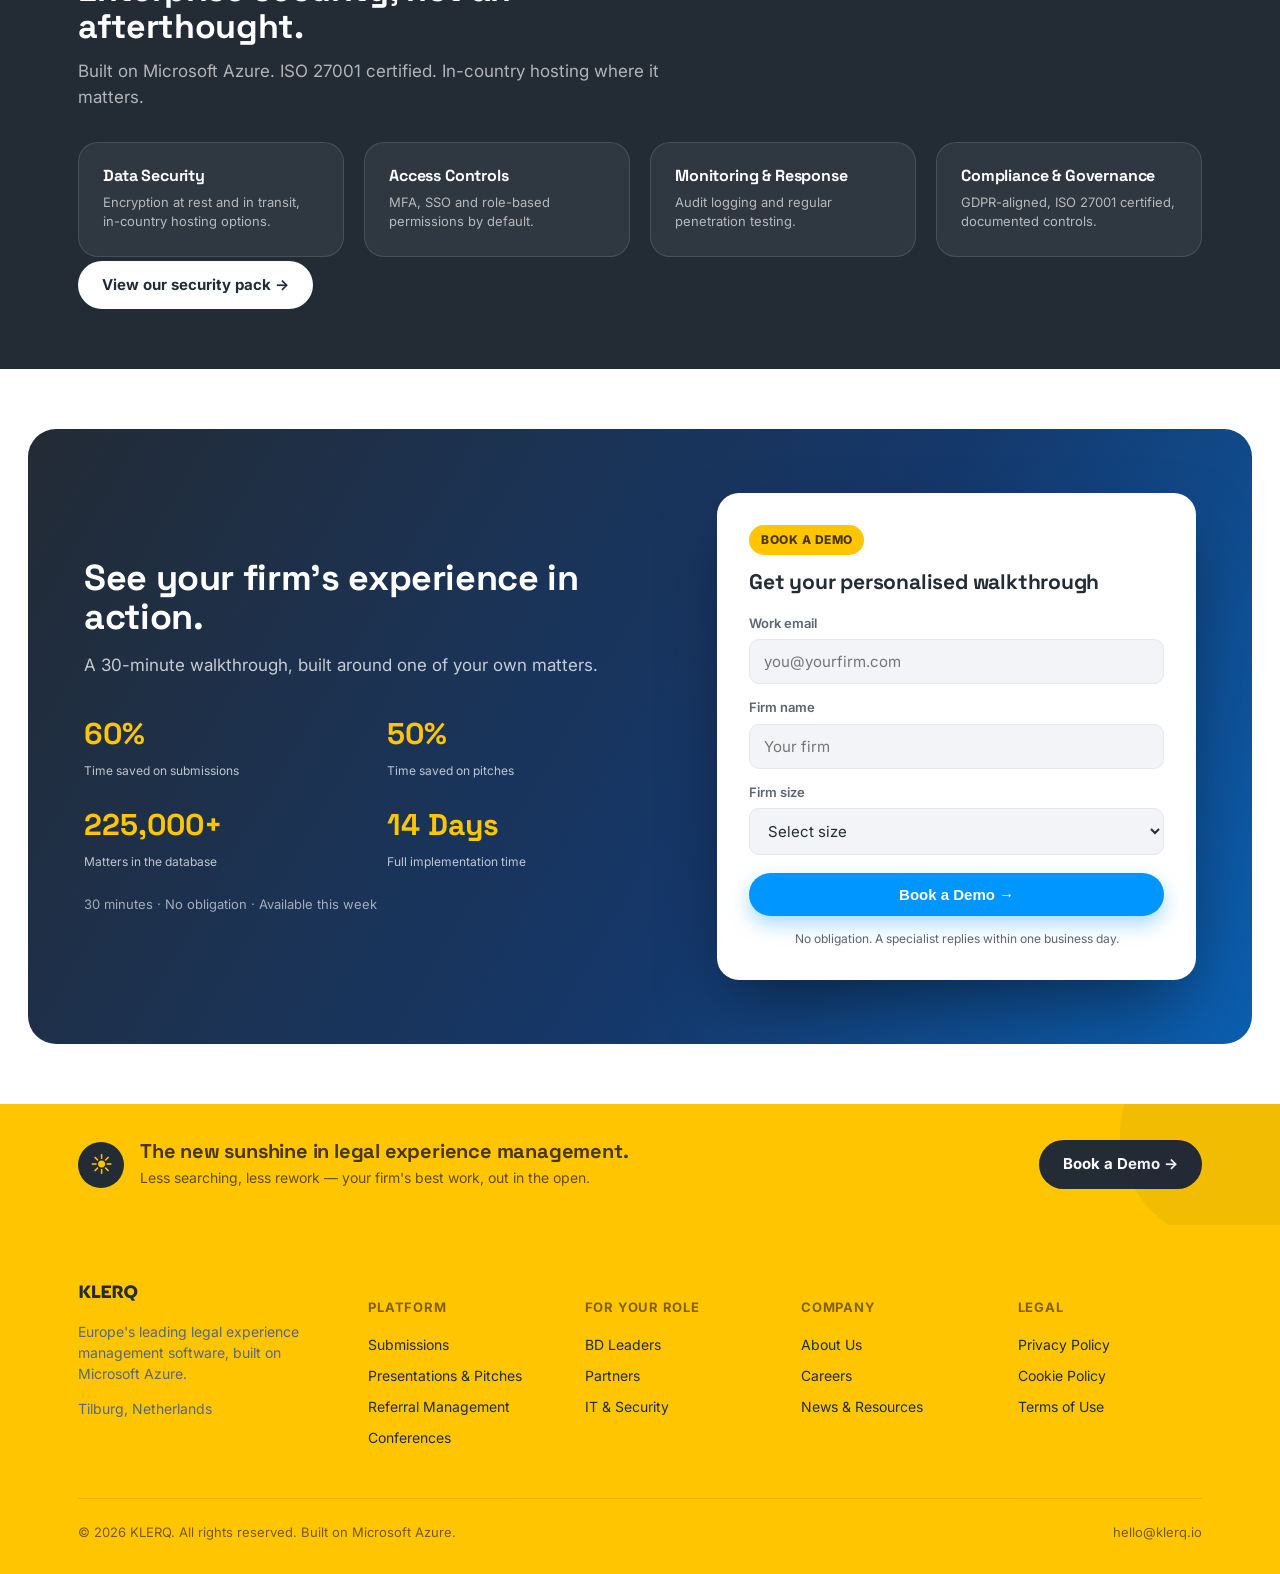
==== commit 3fe5a7af: "Revert sitewide redesign (color, type scale, photo bands) The last two changes (new blue, bigger typ" ====
--- a/index.html
+++ b/index.html
@@ -107,7 +107,7 @@
             <div class="body"><strong>Presentations &amp; Pitches</strong><span>Turn approved experience into a pitch in minutes, not a week.</span><a class="explore" href="solutions-presentations.html">Explore →</a></div>
           </div>
           <div class="compact-item">
-            <div class="ico-sm" style="background:#2E6DA4">🔗</div>
+            <div class="ico-sm" style="background:#0B5FB0">🔗</div>
             <div class="body"><strong>Referral Management</strong><span>Find the right referral partner using relationship and ranking data.</span><a class="explore" href="solutions-referrals.html">Explore →</a></div>
           </div>
           <div class="compact-item">
@@ -134,16 +134,6 @@
           </div>
         </div>
       </div>
-    </div>
-  </div>
-</section>
-
-<section class="photo-band">
-  <img src="https://images.unsplash.com/photo-1653566031486-dc4ead13a35d?w=1600&h=720&fit=crop&q=80" alt="BD team reviewing a firm's matters together" />
-  <div class="photo-band-overlay">
-    <div class="wrap">
-      <h2>Built around how your BD team already works.</h2>
-      <p>Not bolted onto a generic CRM — every screen follows the way legal business development actually happens, day to day.</p>
     </div>
   </div>
 </section>
--- a/styles.css
+++ b/styles.css
@@ -1,9 +1,9 @@
 @import url('https://fonts.googleapis.com/css2?family=Space+Grotesk:wght@500;600;700&family=Inter:wght@400;500;600;700&display=swap');
 
 :root {
-  --navy: #1A2332;
-  --blue: #1F4C8C;
-  --blue-dark: #122F5C;
+  --navy: #232B35;
+  --blue: #0096FF;
+  --blue-dark: #0B5FB0;
   --yellow: #FFC600;
   --yellow-soft: #FFEEA7;
   --yellow-ink: #4A3700;
@@ -69,14 +69,14 @@
   justify-content: space-between;
   height: 76px;
 }
-.logo img { height: 32px; width: auto; }
+.logo img { height: 28px; width: auto; }
 .nav {
   display: flex;
   align-items: center;
   gap: 4px;
 }
 .nav a.navlink {
-  font-size: 16px;
+  font-size: 15px;
   font-weight: 500;
   color: var(--navy);
   position: relative;
@@ -179,8 +179,8 @@
   align-items: center;
   gap: 8px;
   font-weight: 700;
-  font-size: 16px;
-  padding: 15px 26px;
+  font-size: 15px;
+  padding: 13px 24px;
   border-radius: 999px;
   border: none;
   cursor: pointer;
@@ -231,9 +231,9 @@
 .hero-wave svg { width: 100%; height: auto; display: block; }
 .hero-grid {
   display: grid;
-  grid-template-columns: 1fr 1.08fr;
-  gap: 48px;
-  align-items: stretch;
+  grid-template-columns: 1.05fr 0.95fr;
+  gap: 56px;
+  align-items: center;
   position: relative;
   z-index: 2;
 }
@@ -258,7 +258,7 @@
 }
 .hero-grid .hero-badge { margin-bottom: 22px; }
 .hero h1 {
-  font-size: 68px;
+  font-size: 62px;
   font-weight: 700;
   color: var(--white);
 }
@@ -271,9 +271,9 @@
   -webkit-box-decoration-break: clone;
 }
 .hero .sub {
-  font-size: 22px;
+  font-size: 20px;
   color: rgba(255,255,255,0.78);
-  max-width: 580px;
+  max-width: 560px;
   margin-top: 20px;
 }
 .hero-ctas { display: flex; align-items: center; gap: 22px; margin-top: 32px; flex-wrap: wrap; }
@@ -299,24 +299,6 @@
   .hero-blob { animation: none !important; }
 }
 
-/* ---------- Full-bleed photo band ---------- */
-.photo-band { position: relative; height: 460px; overflow: hidden; }
-.photo-band img { width: 100%; height: 100%; object-fit: cover; }
-.photo-band-overlay {
-  position: absolute;
-  inset: 0;
-  display: flex;
-  align-items: center;
-  background: linear-gradient(90deg, rgba(26,35,50,0.9) 0%, rgba(26,35,50,0.58) 50%, rgba(26,35,50,0.12) 100%);
-}
-.photo-band-overlay h2 { color: var(--white); font-size: 38px; max-width: 560px; }
-.photo-band-overlay p { color: rgba(255,255,255,0.82); font-size: 19px; max-width: 480px; margin-top: 16px; }
-@media (max-width: 900px) {
-  .photo-band { height: 420px; }
-  .photo-band-overlay h2 { font-size: 28px; }
-  .photo-band-overlay p { font-size: 16px; }
-}
-
 /* ---------- Compact client logo strip ---------- */
 .logo-strip { padding: 44px 0; }
 .logo-strip .strip-label {
@@ -366,8 +348,8 @@
 /* ---------- Generic section ---------- */
 section { padding: 60px 0; }
 .section-head { max-width: 640px; margin-bottom: 32px; }
-.section-head h2 { font-size: 40px; font-weight: 700; }
-.section-head p { color: var(--text-soft); font-size: 19px; margin-top: 14px; }
+.section-head h2 { font-size: 34px; font-weight: 700; }
+.section-head p { color: var(--text-soft); font-size: 17px; margin-top: 14px; }
 .section-grey {
   background:
     radial-gradient(640px 320px at 100% 0%, rgba(0,150,255,0.07), transparent 60%),
@@ -454,8 +436,8 @@
   transition: border-radius .3s ease;
 }
 .pillar-card:hover .ico { border-radius: 60% 40% 35% 65% / 45% 55% 45% 55%; }
-.pillar-card h3 { font-size: 20px; margin-bottom: 8px; }
-.pillar-card p { font-size: 16px; color: var(--text-soft); margin-bottom: 16px; }
+.pillar-card h3 { font-size: 18px; margin-bottom: 8px; }
+.pillar-card p { font-size: 14px; color: var(--text-soft); margin-bottom: 16px; }
 .pillar-card .explore { font-weight: 700; font-size: 14px; color: var(--blue-dark); }
 .sub-features { list-style: none; margin: 0 0 16px; padding: 0; }
 .sub-features li { font-size: 13px; color: var(--text-soft); padding-left: 18px; position: relative; margin-bottom: 6px; }
@@ -474,7 +456,7 @@
   font-family: 'Space Grotesk', sans-serif;
 }
 .diff-card h3 { font-size: 18px; margin-bottom: 8px; }
-.diff-card p { font-size: 16px; color: var(--text-soft); margin: 0; }
+.diff-card p { font-size: 14px; color: var(--text-soft); margin: 0; }
 
 /* ---------- Split section: two bold colour panels, not a plain list ---------- */
 .split-grid {
@@ -637,7 +619,7 @@
   z-index: 0;
   line-height: 1;
 }
-.quote-card p.q { font-size: 18px; margin: 0 0 20px; position: relative; z-index: 1; }
+.quote-card p.q { font-size: 16px; margin: 0 0 20px; position: relative; z-index: 1; }
 .quote-who { display: flex; align-items: center; gap: 12px; position: relative; z-index: 1; }
 .avatar {
   width: 48px; height: 48px;
@@ -661,8 +643,7 @@
   border-radius: 24px;
   overflow: hidden;
   box-shadow: 0 30px 70px -18px rgba(0,0,0,0.55);
-  height: 100%;
-  min-height: 460px;
+  aspect-ratio: 4 / 3.1;
   animation: floatSlow3 6.5s ease-in-out infinite;
 }
 @keyframes floatSlow3 {
@@ -743,8 +724,8 @@
   border-radius: var(--radius);
   padding: 24px;
 }
-.sec-card h3 { font-size: 18px; color: var(--white); margin-bottom: 8px; }
-.sec-card p { font-size: 15px; color: rgba(255,255,255,0.65); margin: 0; }
+.sec-card h3 { font-size: 16px; color: var(--white); margin-bottom: 8px; }
+.sec-card p { font-size: 13px; color: rgba(255,255,255,0.65); margin: 0; }
 .sec-card ul { list-style: none; margin: 14px 0 0; padding: 0; }
 .sec-card ul li { font-size: 12.5px; color: rgba(255,255,255,0.7); padding-left: 18px; position: relative; margin-bottom: 7px; }
 .sec-card ul li::before { content: "✓"; position: absolute; left: 0; color: var(--yellow); font-weight: 700; }
@@ -986,7 +967,6 @@
   .hero h1 { font-size: 42px; }
   .hero-badge { font-size: 18px; }
   .hero-badge .badge-ico { width: 28px; height: 28px; font-size: 14px; }
-  .hero-photo { height: auto; aspect-ratio: 4 / 3; min-height: 0; margin-top: 32px; }
   .nav { display: none; }
   .nav-toggle { display: flex; }
   .mobile-nav { display: block; }
